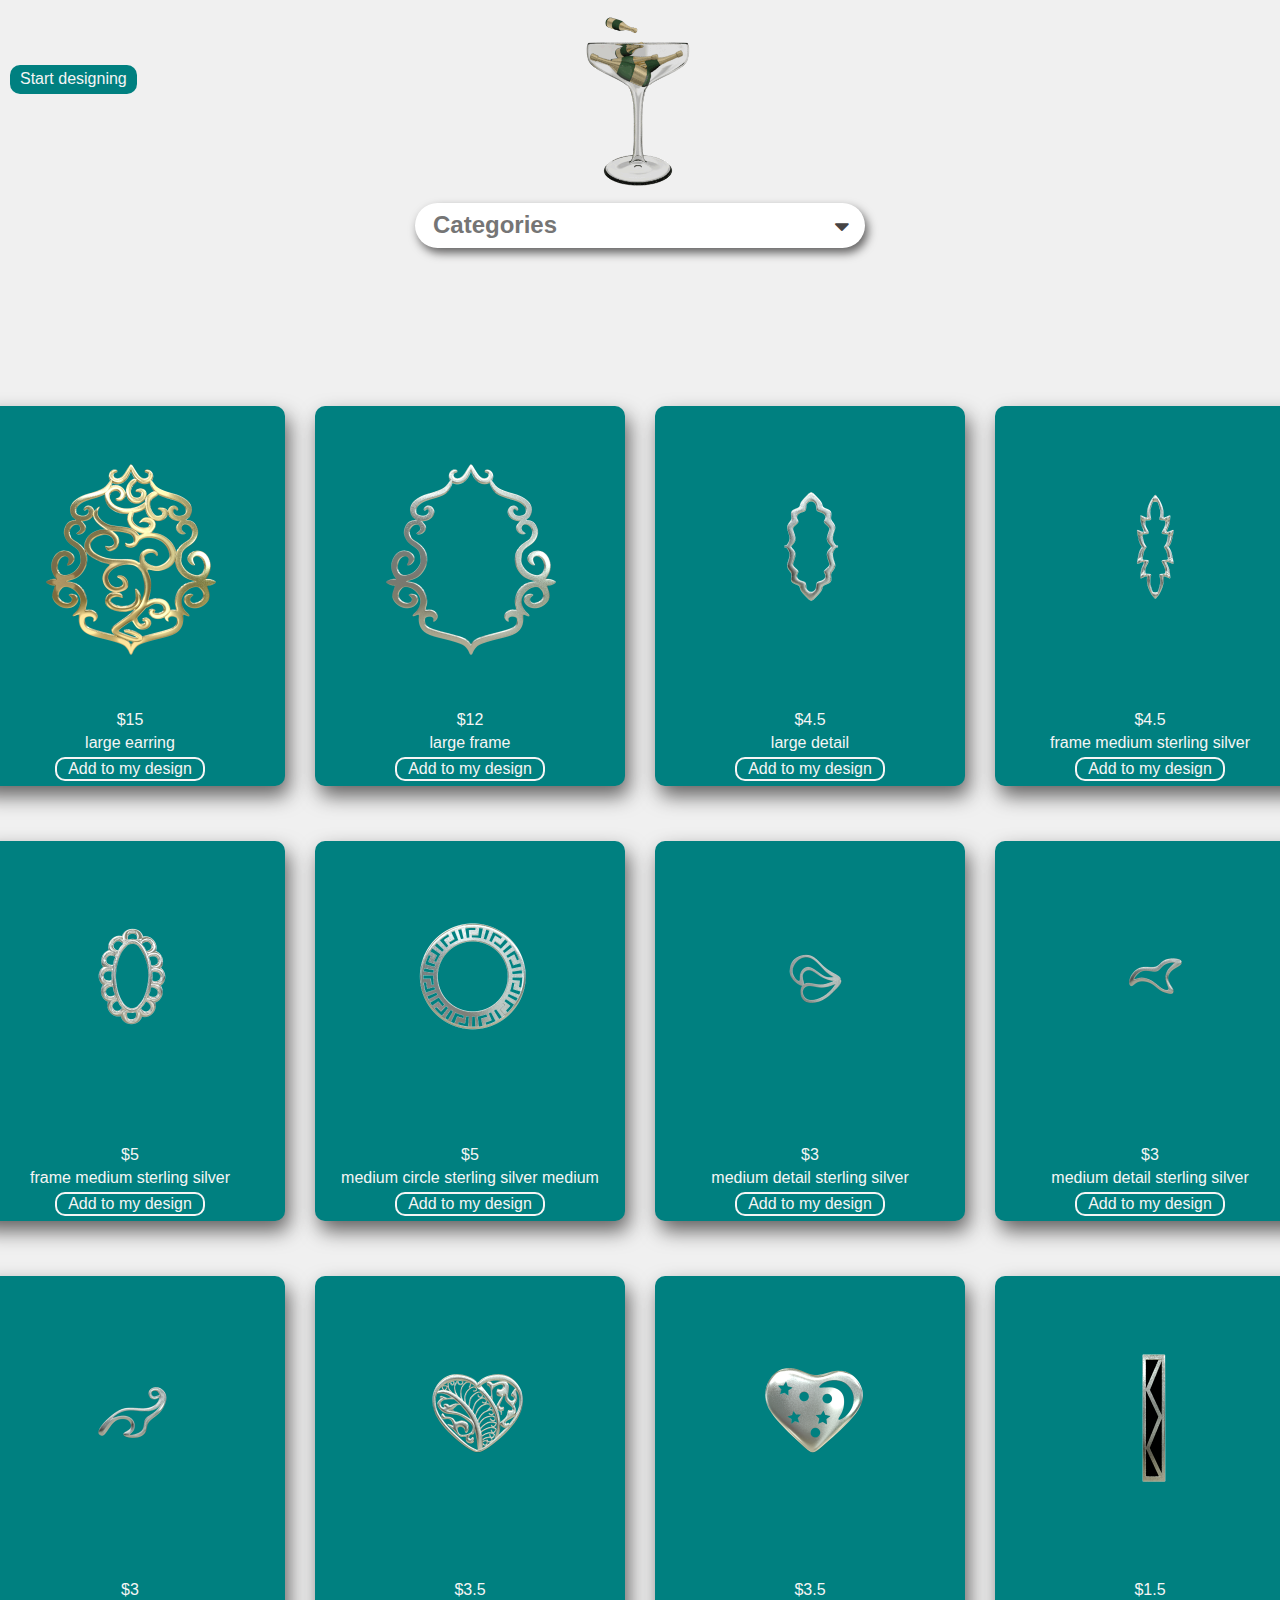
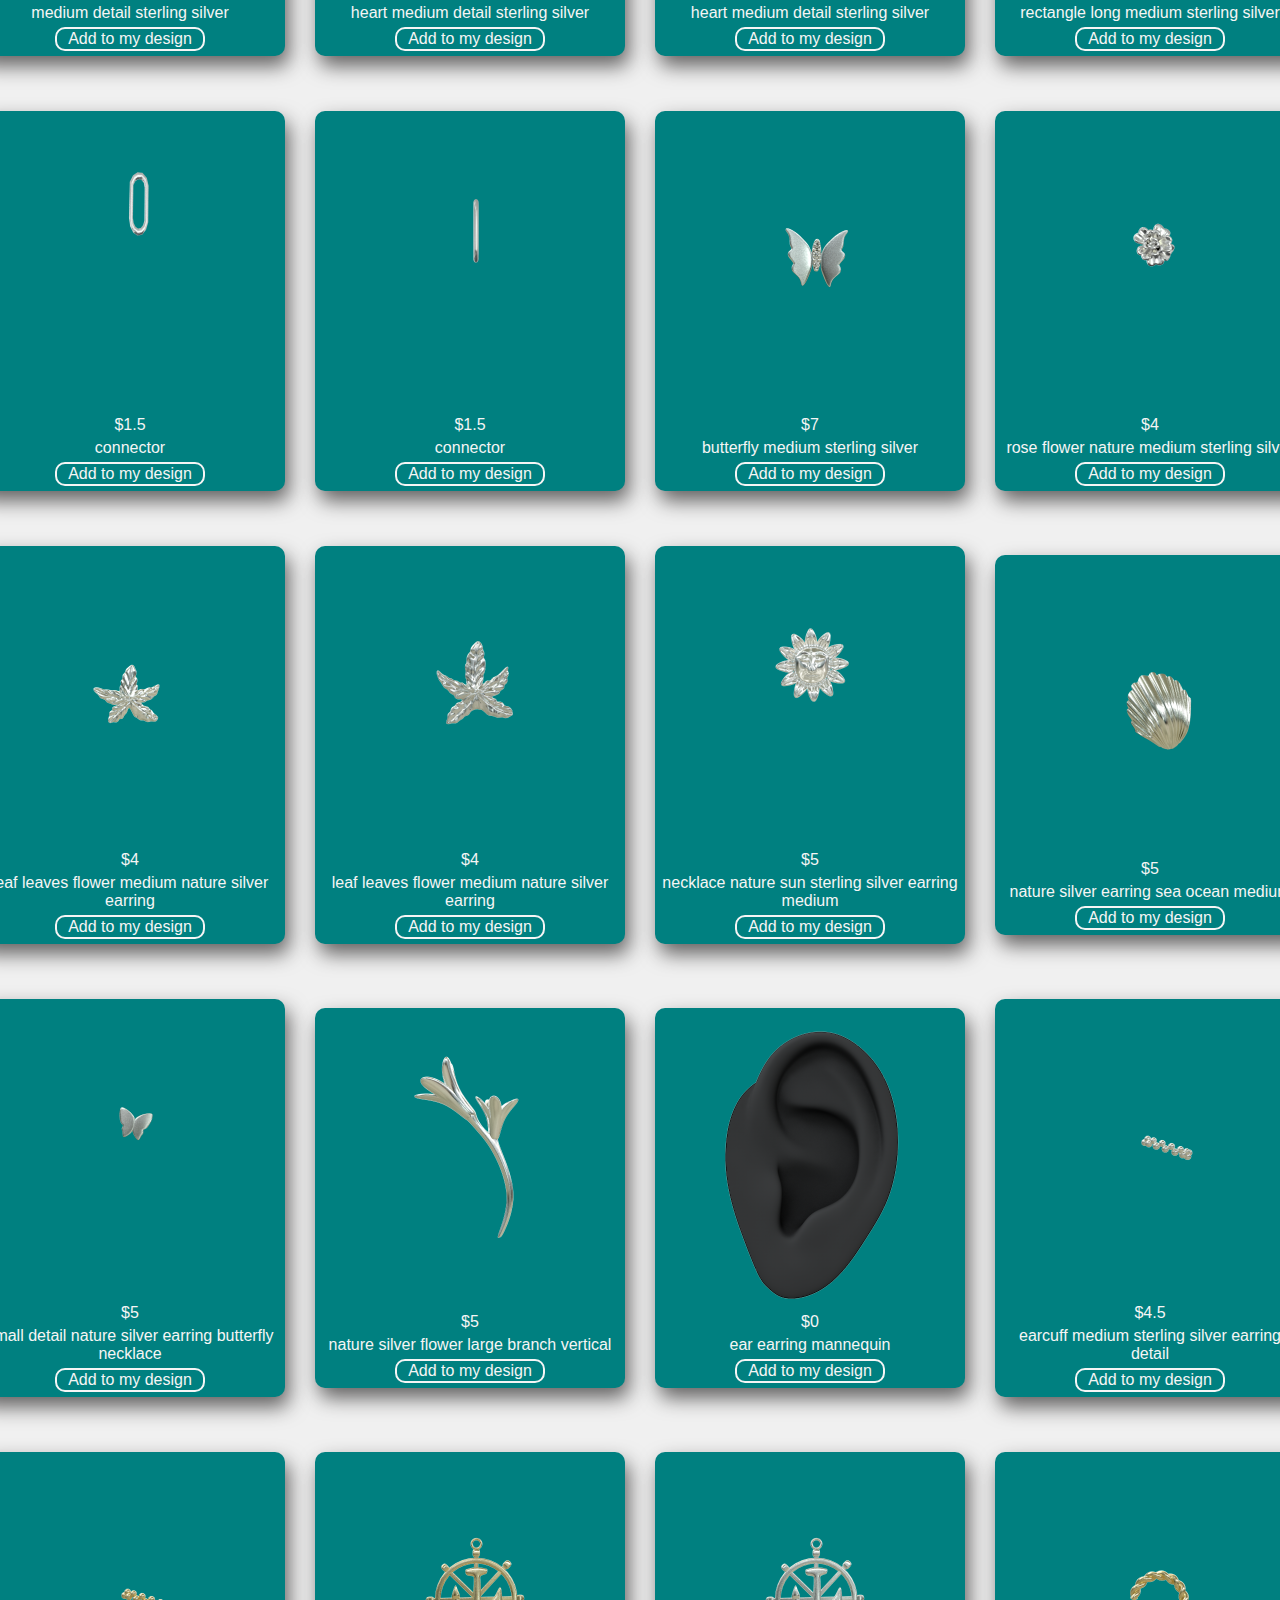
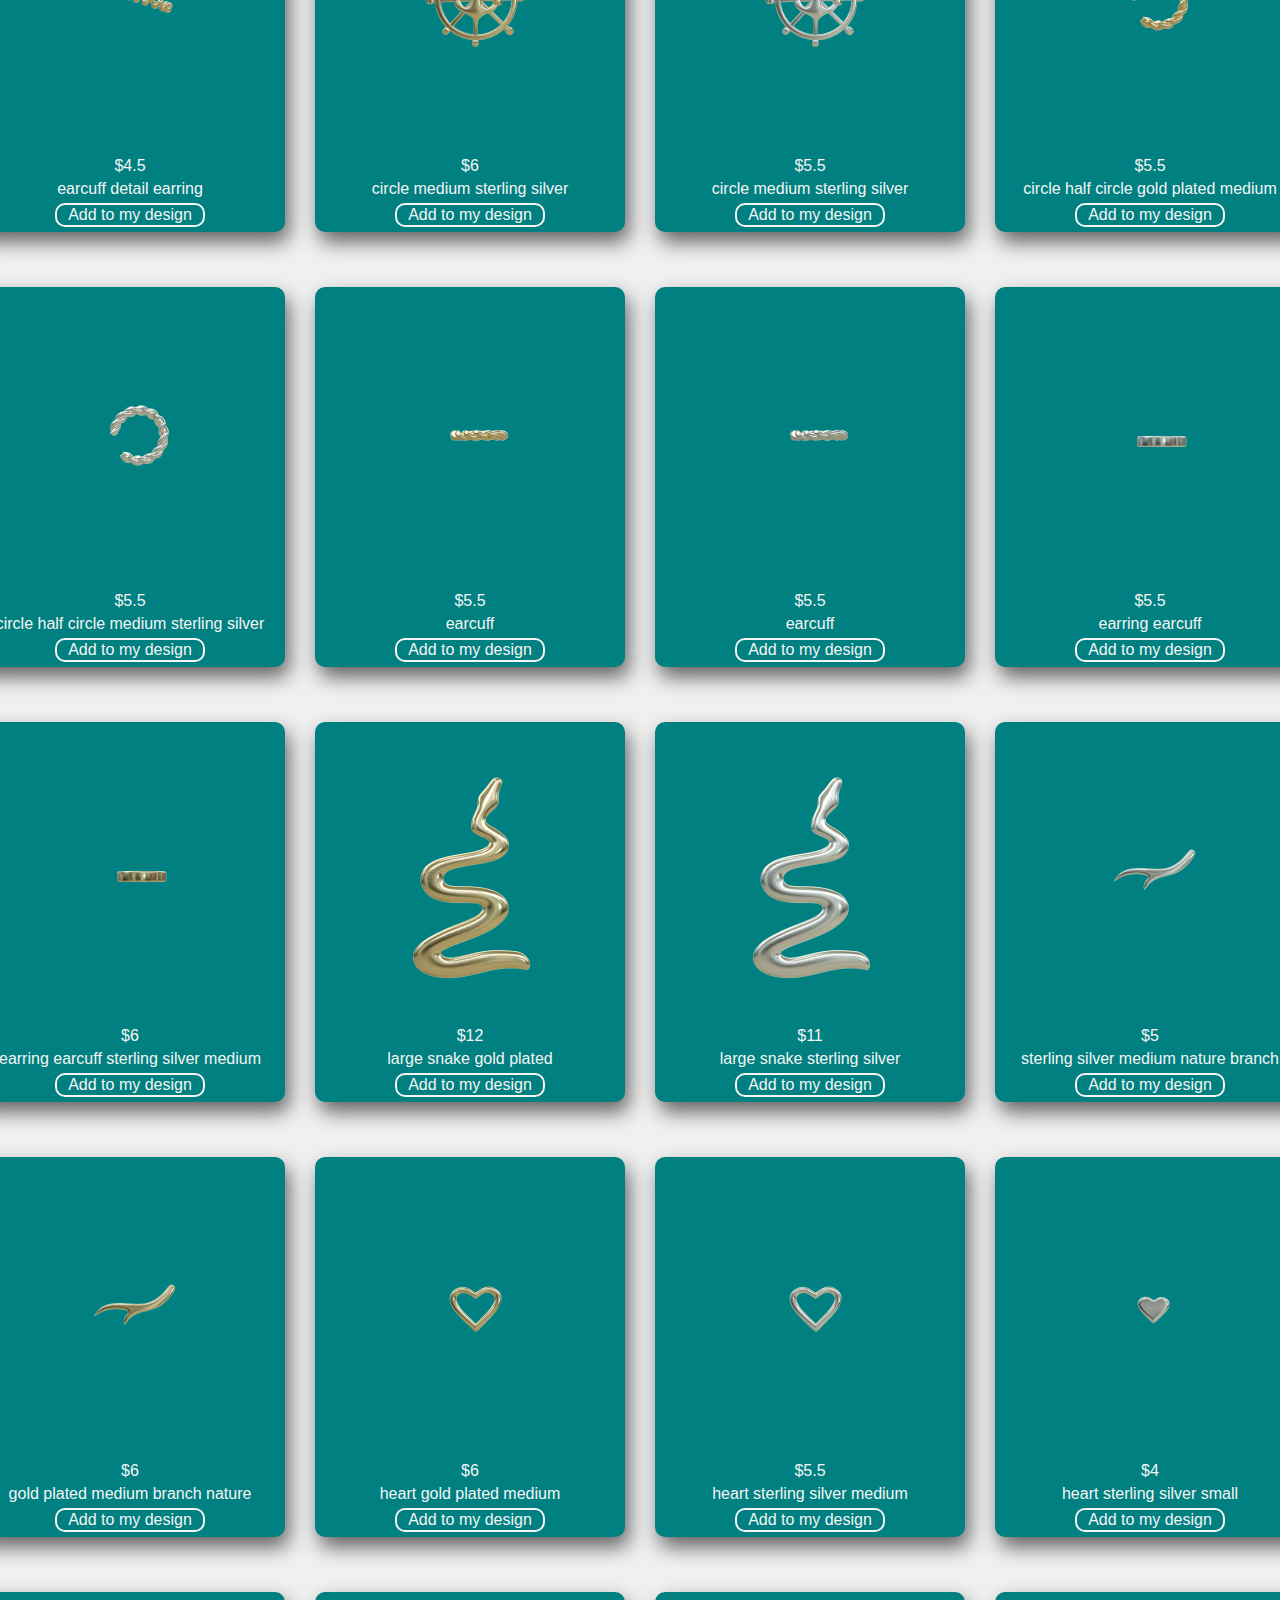
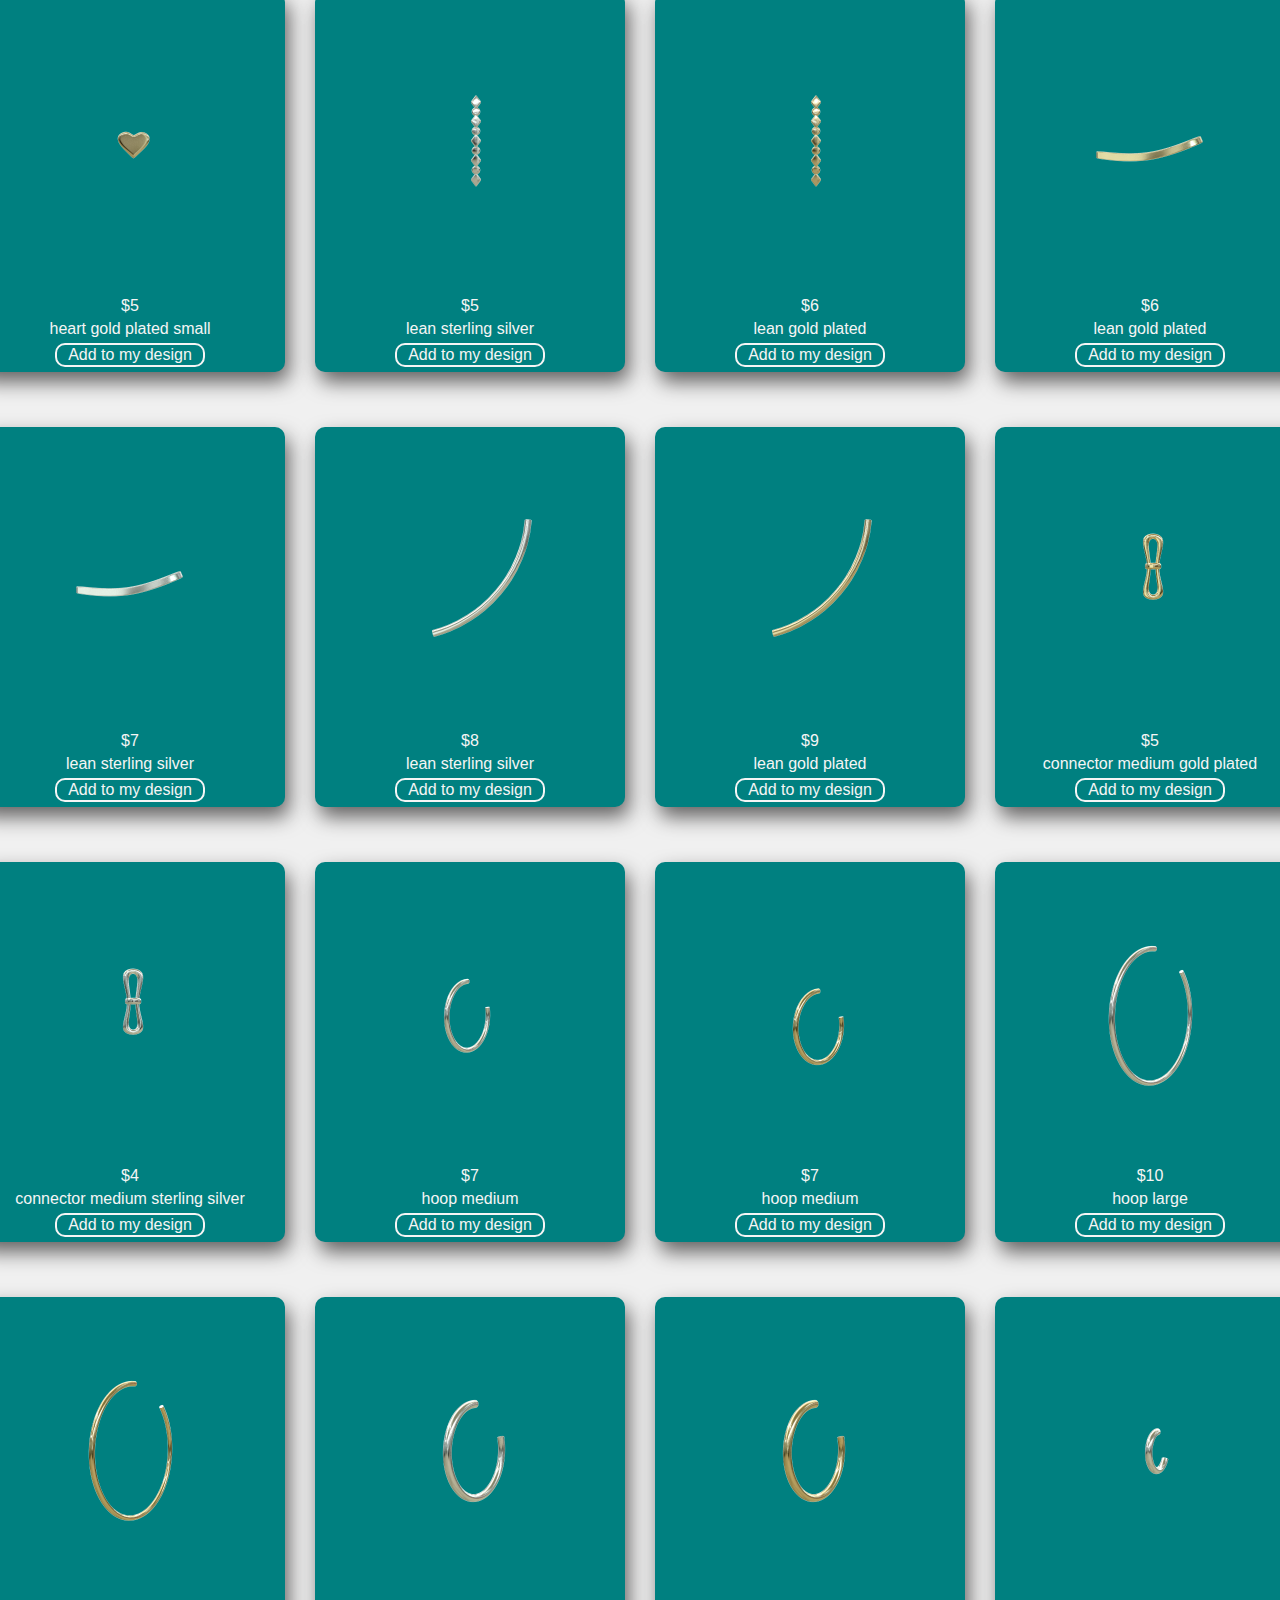
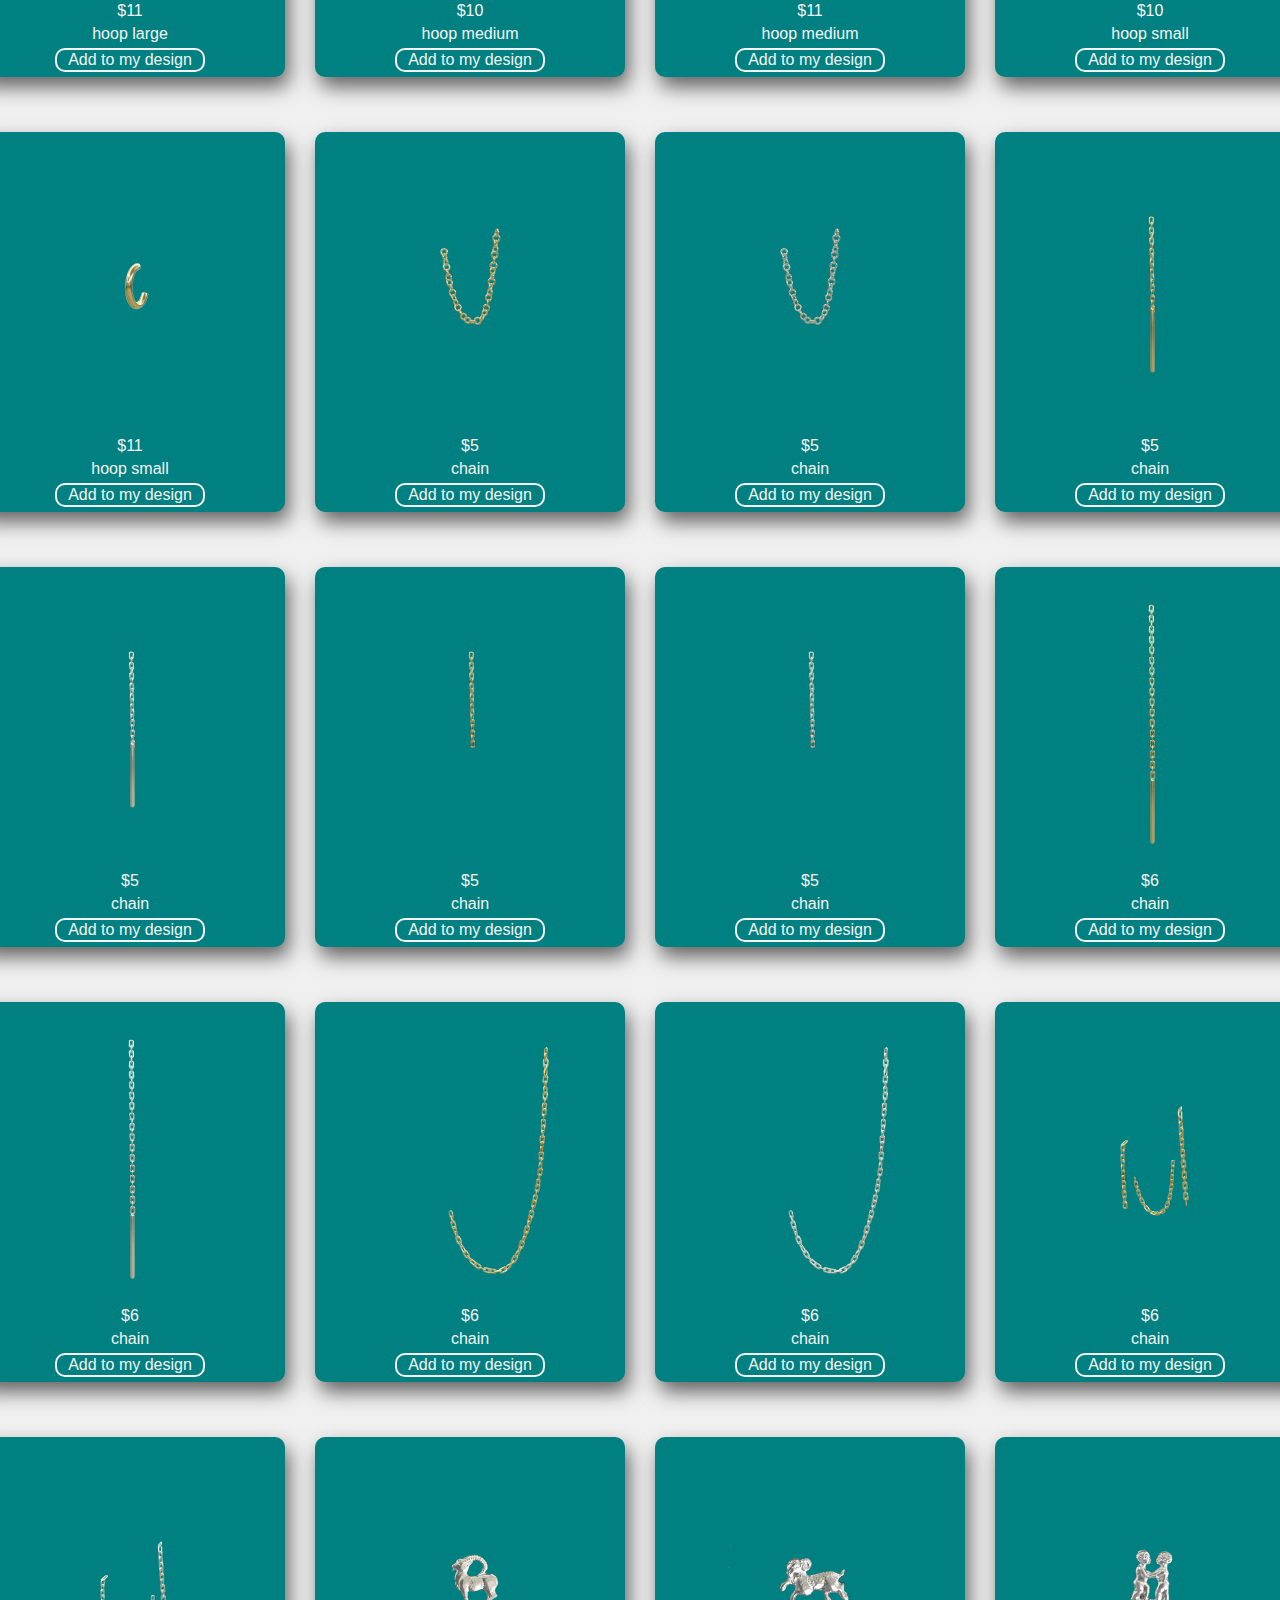
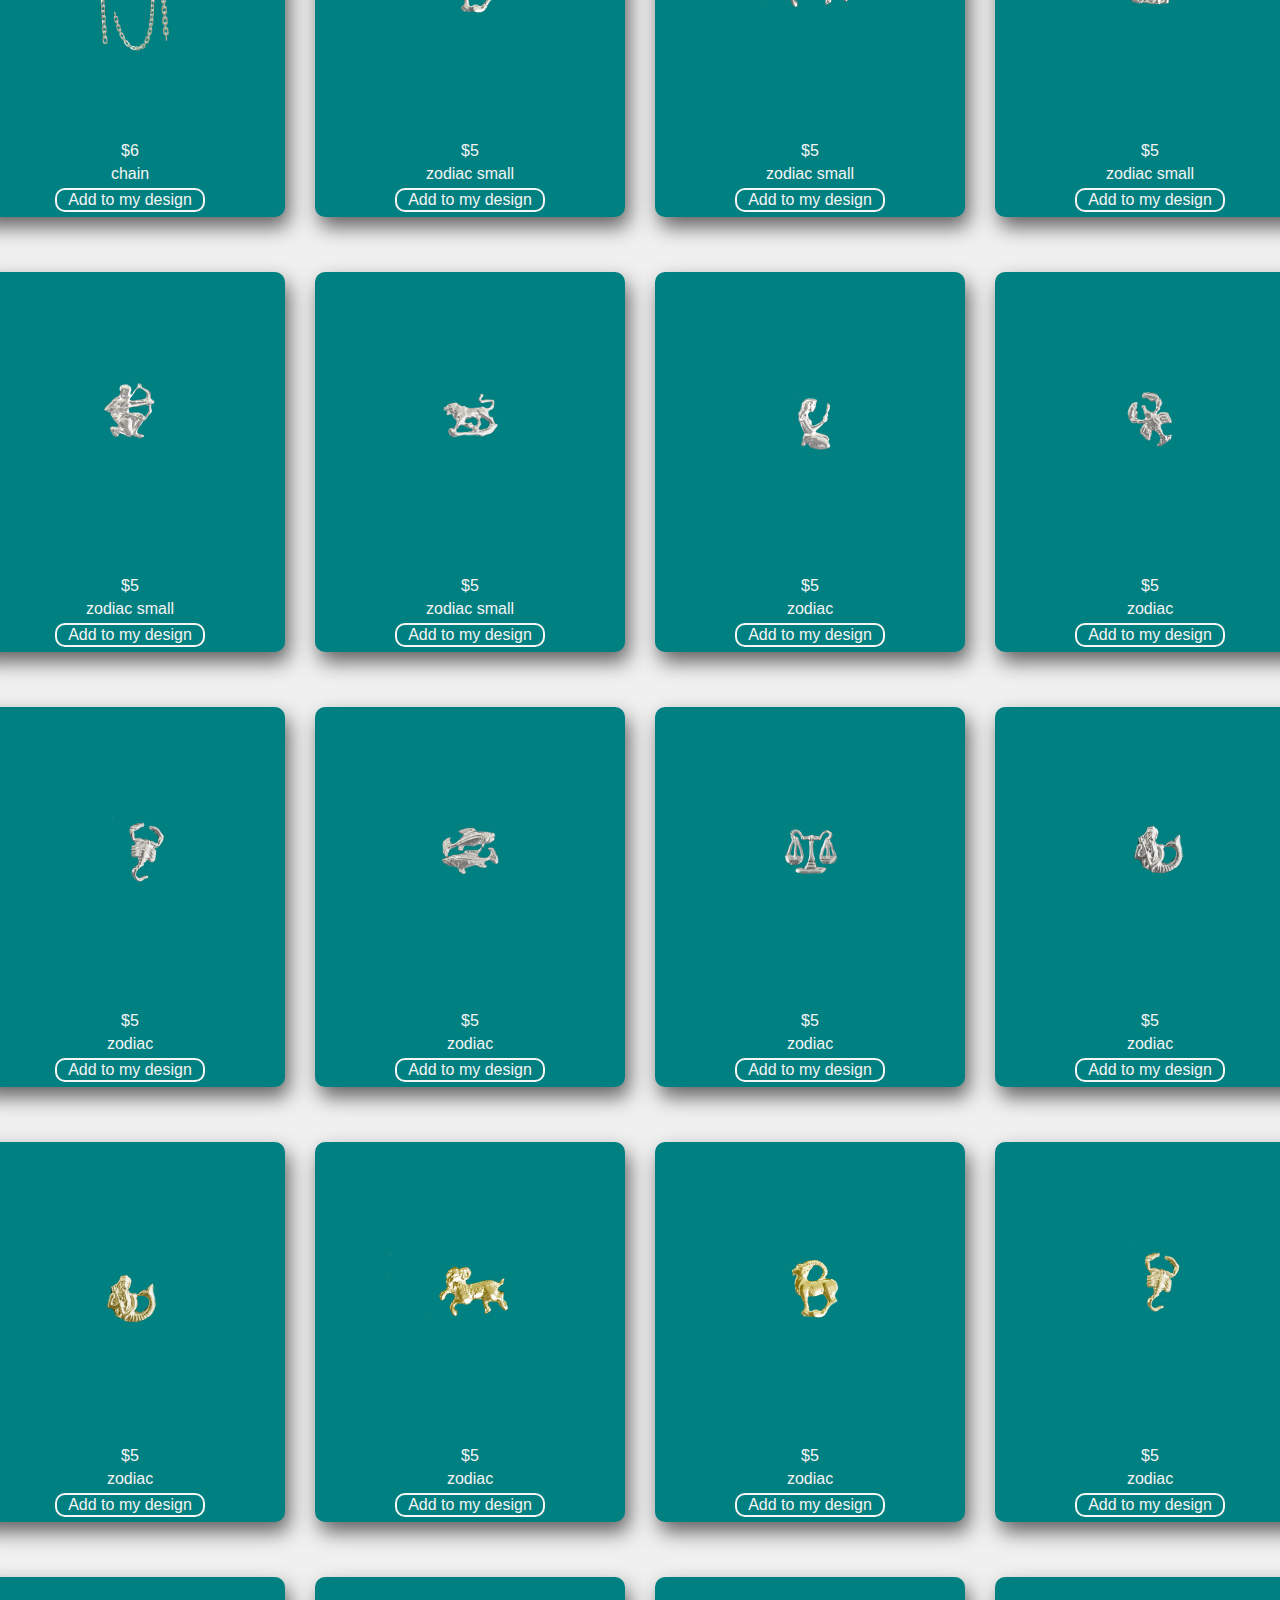
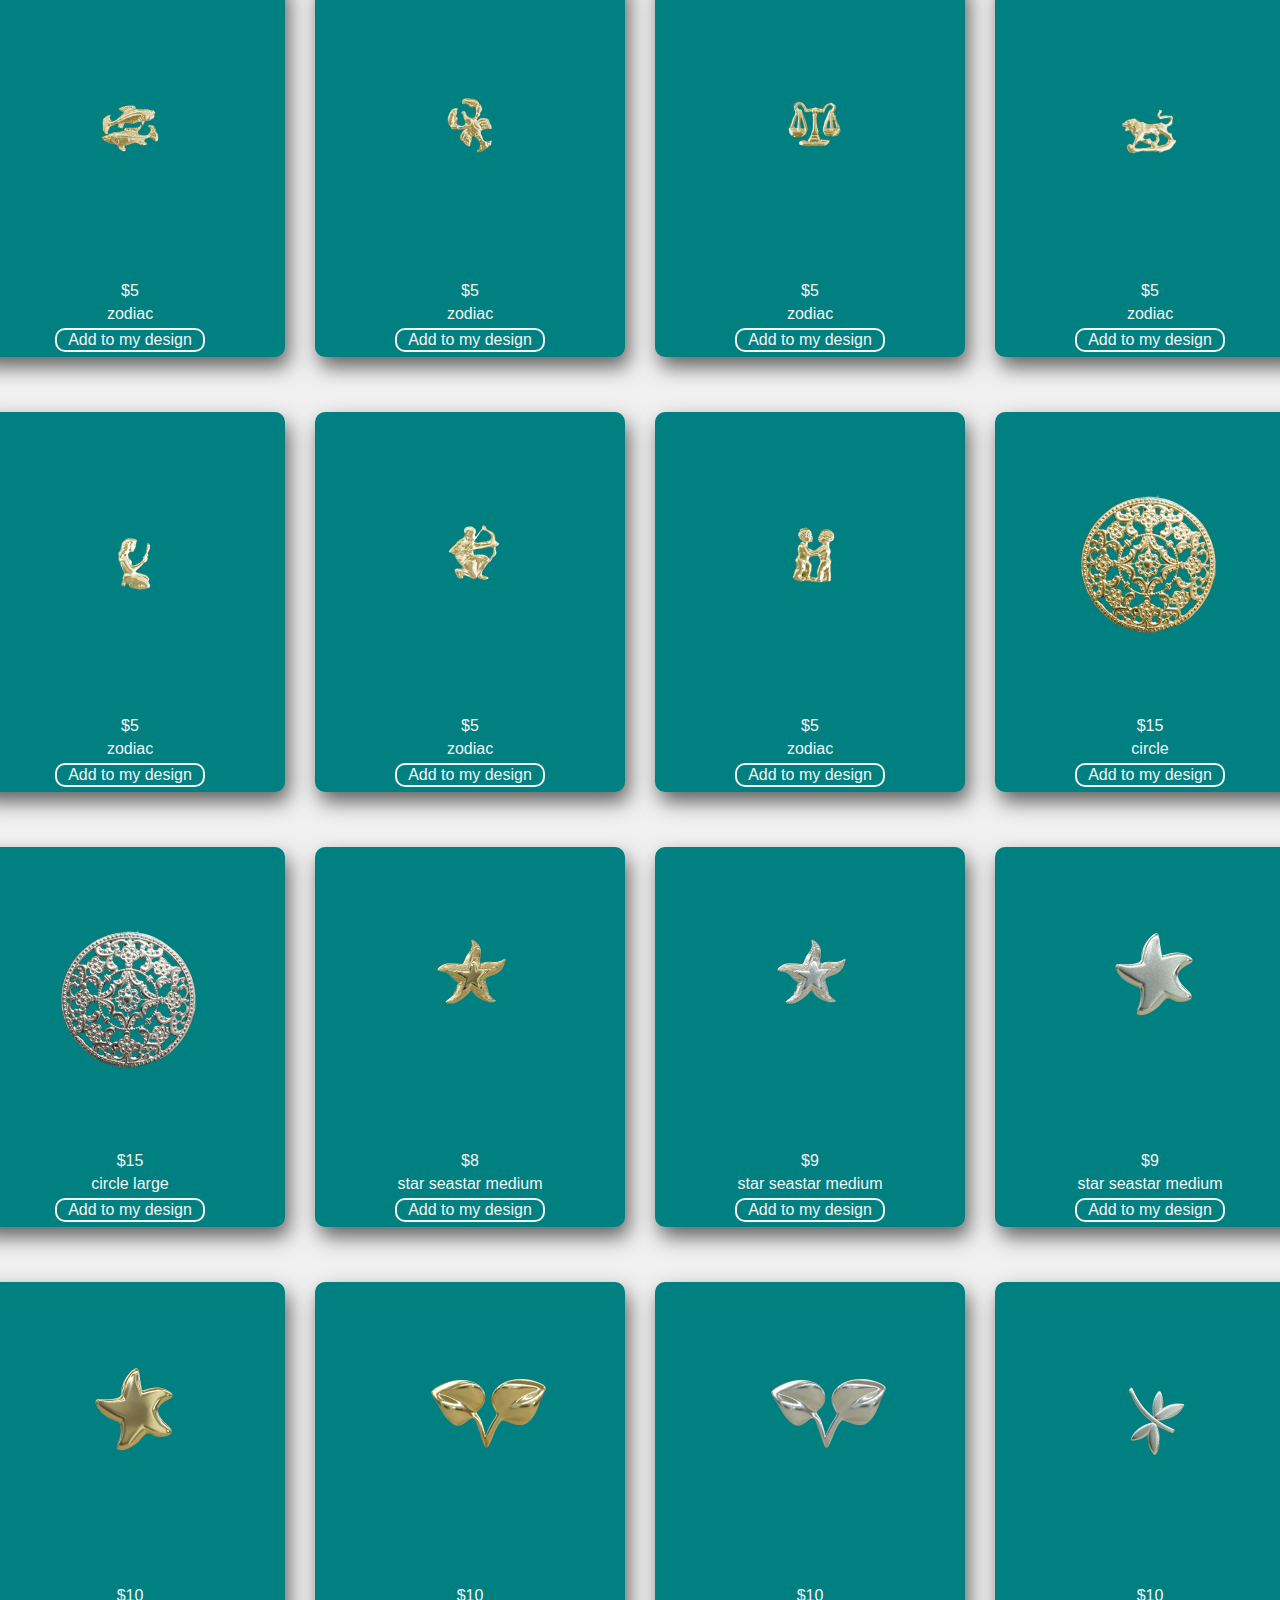
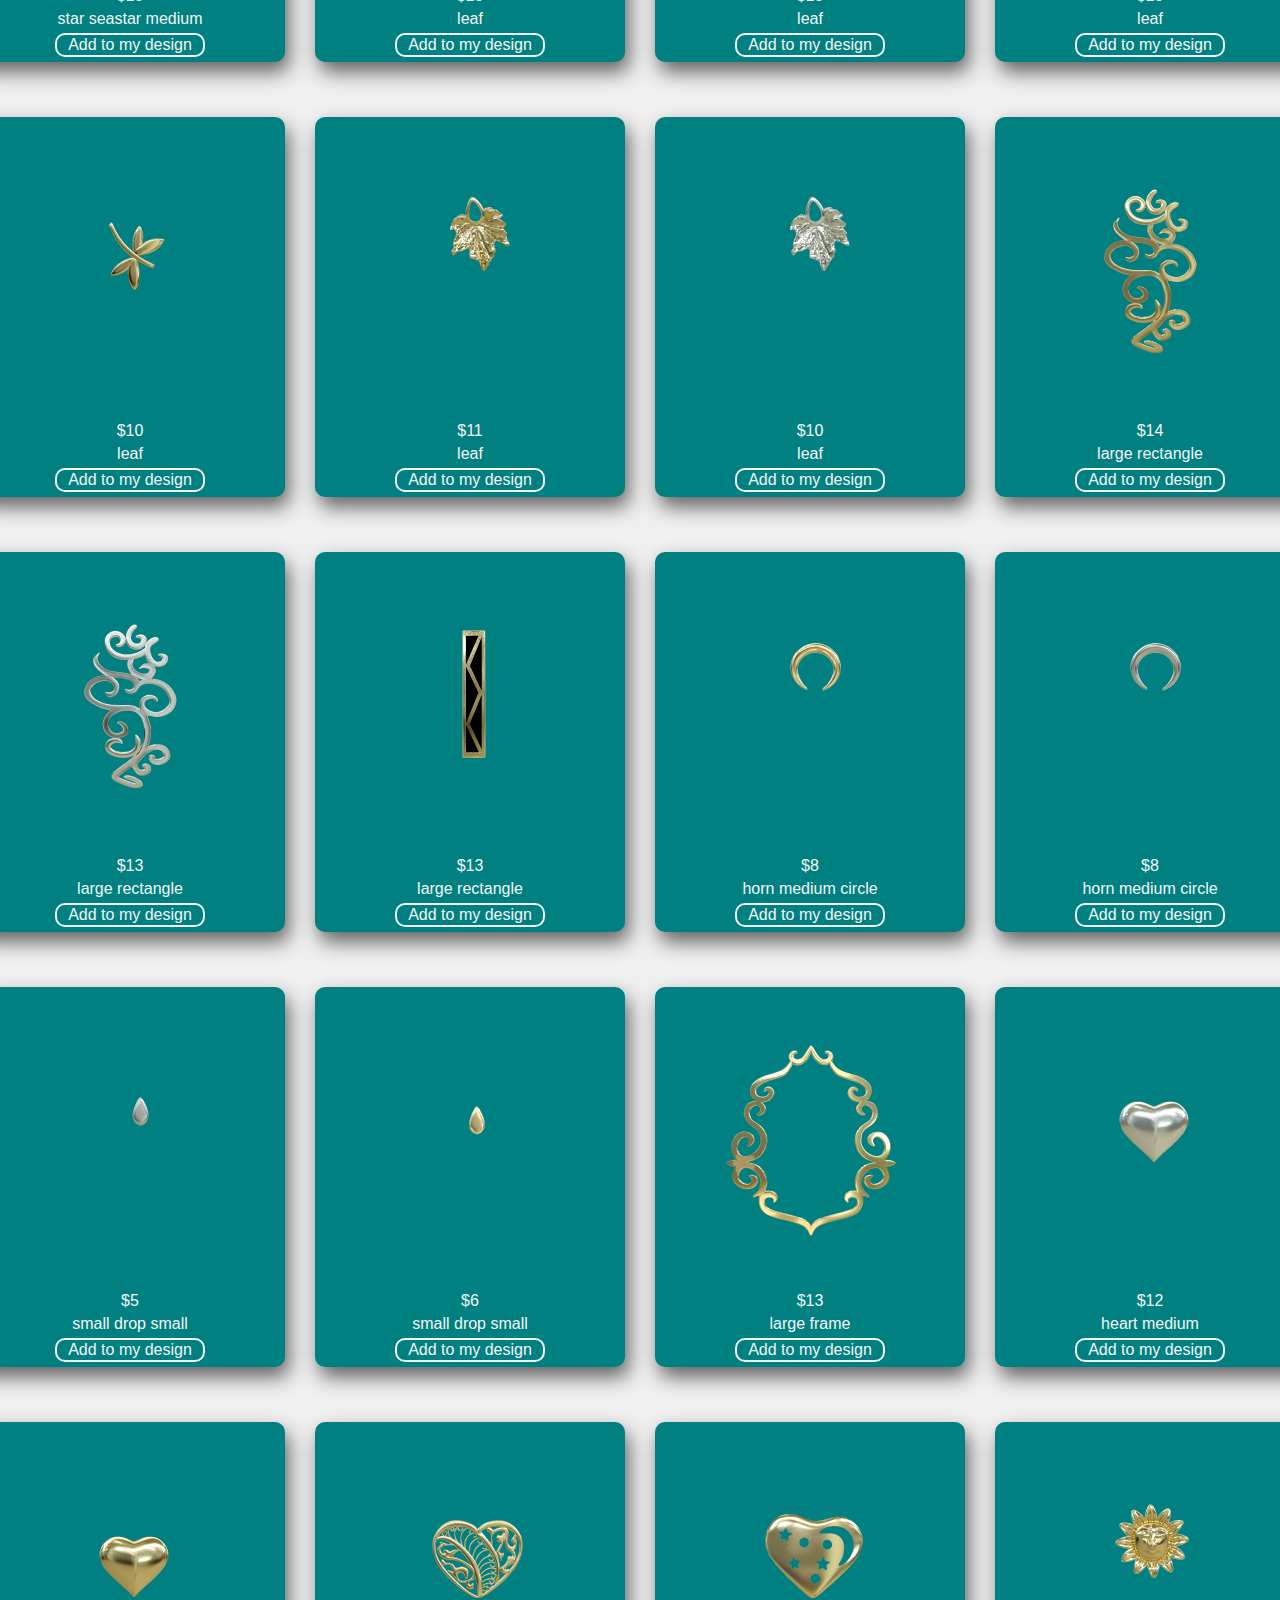
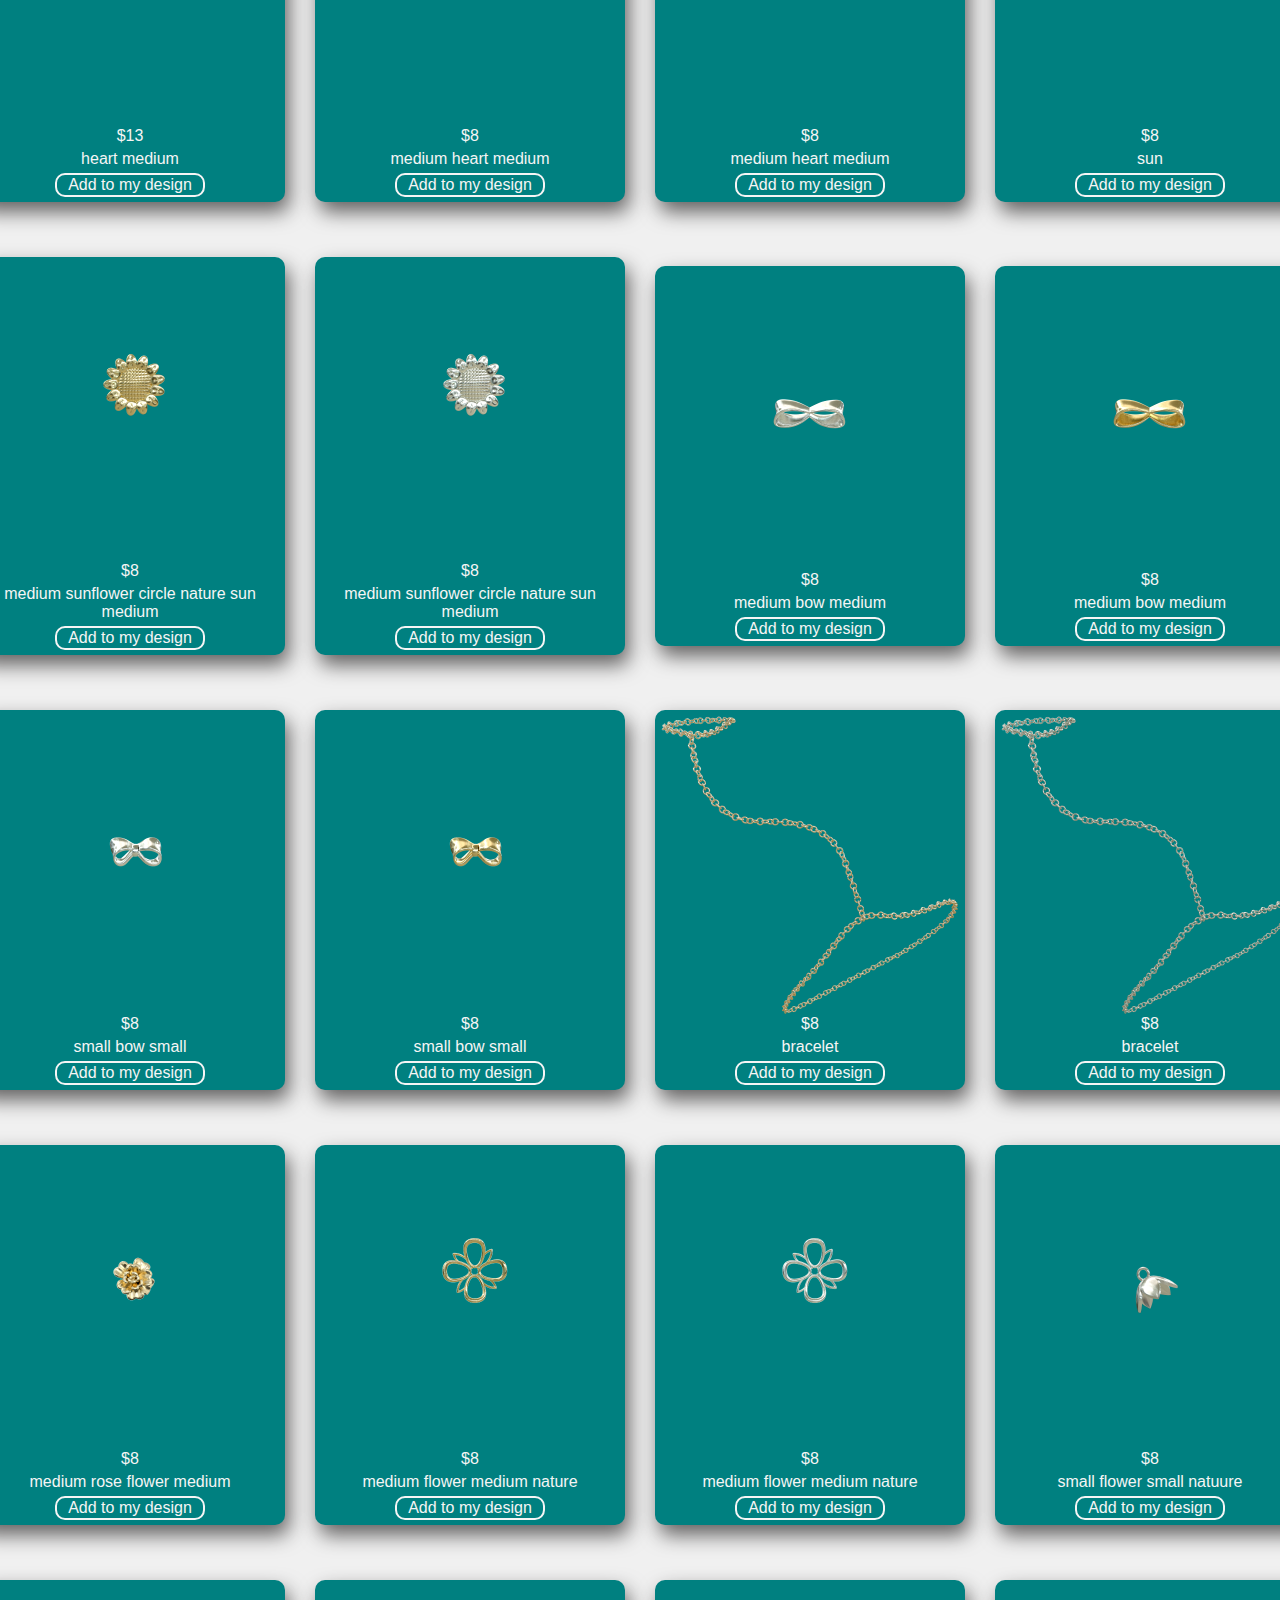
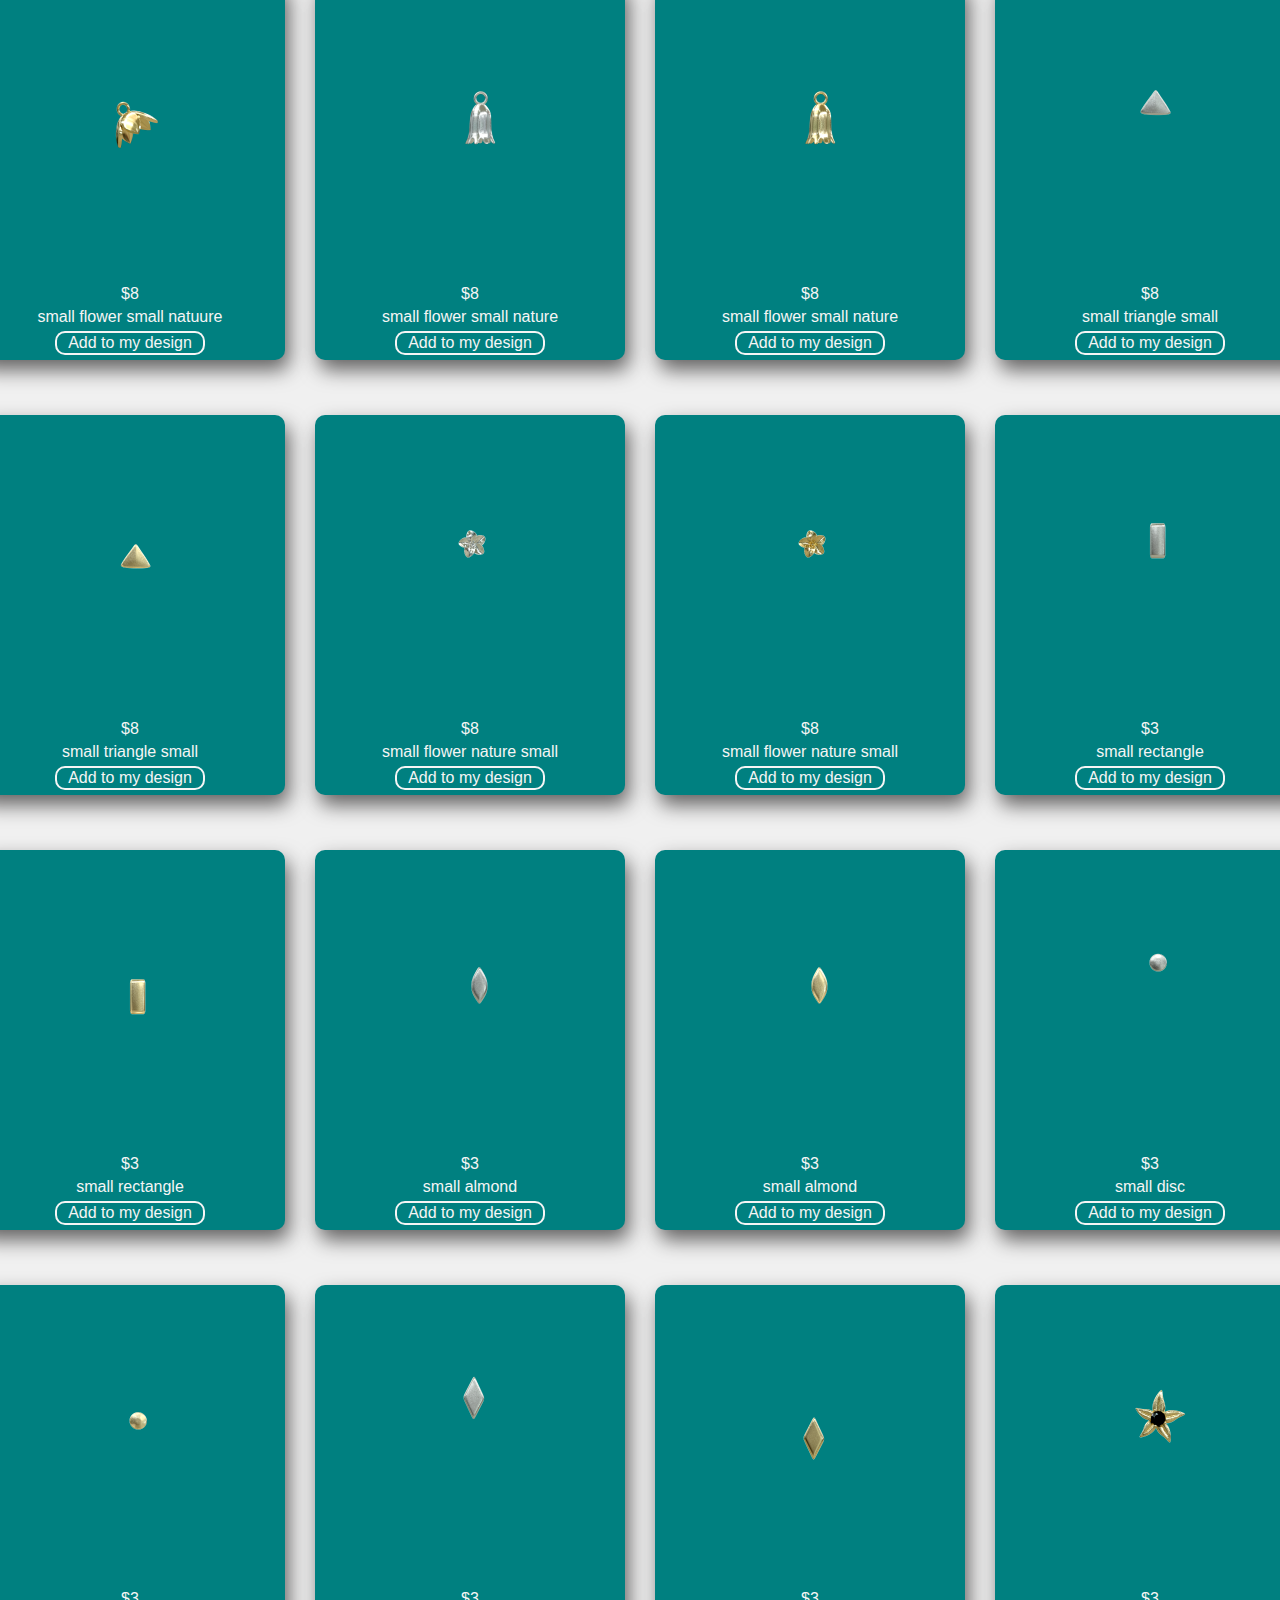
==== index.html @ 1ec11bf4 "up" ====
<!DOCTYPE html>
<html lang="en">

<head>
  <meta charset="UTF-8">
  <title>search</title>
  <meta name="viewport" content="width=device-width, initial-scale=1.0">

  <link rel="stylesheet" href="searchpage.css">
  <link rel="stylesheet" href="https://cdnjs.cloudflare.com/ajax/libs/font-awesome/4.7.0/css/font-awesome.min.css">

</head>


<body>


  <a href="newindex.html" class="calltodesign">Start designing</a>




  <div class="doodle">
    <img class="doodlegif" src="image/glass1.gif" alt="">
  </div>





  <div id="general1" data-button="minimal">
    <img src="" id="image" alt="">

  </div>




  <div class="searchwrapper">
    <div class="searchbar">
      <input type="text" id="search" placeholder="Categories">
      <div>
        <a href="#"><i class="fa fa-sort-desc" style="font-size:24px"></i></a>
      </div>

    </div>
  </div>


  <ul id="searchfilter">

    <li role="button">All</li>
    <li role="button">Mannequin</li>
    <li role="button">Small </li>
    <li role="button">Medium </li>
    <li role="button">Large </li>
    <li role="button">Chain</li>
    <li role="button">Connector</li>
    <li role="button">Circle</li>
    <li role="button">Flower</li>
    <li role="button">leaf</li>
    <li role="button">Zodiac</li>
    <li role="button">Necklace</li>
    <li role="button">Heart</li>
    <li role="button">Butterfly</li>
    <li role="button">Wire</li>

    <li role="button">Rings</li>

    <li role="button">Bracelet</li>

    <li role="button">Star</li>
    <li role="button">Bow</li>
    <li role="button">Earcuff</li>
    <li role="button">Lean</li>
    <li role="button">Hoop</li>
    <li role="button">Nature</li>



  </ul>









  <script src="jquery.js"></script>



  <script src="newjson.js"></script>




</body>

</html>
---- searchpage.css ----
body{
    margin: 0px;
    padding: 0px;
    box-sizing: border-box;
    background-color: #f0f0f0;
}

.fa {

    margin-top:-15px;
}

#general1{

    display: grid;
    grid-template-columns: repeat(2, auto);
   
    width:100%;
  justify-content: center;  
  align-items: center;
  grid-column-gap: 8px;
  grid-row-gap: 5px;
 position: absolute;
 /*height: 600px;*/
    top:305px;
    left: 0;
  
}

.hidden{

    display: none;
    transition: 0.8s;
}

.calltodesign{

    text-decoration: none;
    color: whitesmoke;
    font-size: 0.8rem;
    text-align: center;
    font-family: Arial, Helvetica, sans-serif ;
    background-color: teal;
    transition: 0.5s;
    padding: 5px 10px 6px 10px;
    border-radius: 10px;
    margin-top: 15px;
    margin-left: 10px;
    position: absolute;
    cursor: pointer;

}
.calltodesign:hover{
    box-shadow: 4px 5px 10px rgb(99, 98, 98);
  }


img{

    width:170px;
   /* transition: 1s;*/
   
}

.doodle{
width: 100%;
    display: flex;
    align-items: center;
    justify-content: center;
   margin-top: 50px;
   height: 15px;
}



.cell{

    display: flex;
    flex-direction: column;
    /* border: 1px solid white;*/
    width: 170px;
     
    box-shadow: 1px 5px 10px rgb(99, 98, 98);
    
    margin-top: 20px;
    transition: 0.7s;
    align-items: center;
    border-radius: 10px;
    padding: 5px;
    background-color: teal;

}

.cell:hover{

    
    box-shadow: none;
}

 .price{
margin-bottom: 5px;
margin-top: 0px;
    text-align: center;
    color: whitesmoke;
    font-family: 'Segoe UI', Tahoma, Geneva, Verdana, sans-serif;

}


 #search{

    width: 200px;
    font-size: 1.5rem;
    background-color:white;
   
    color:black;
    font-weight: bolder;
    font-family: 'Segoe UI', Tahoma, Geneva, Verdana, sans-serif;
    
  border: none;
    
    /*border-radius: 25px;
    border: 1px solid rgb(85, 85, 87);*/

  


}

#search:focus {
   
    outline: none;
}

.searchbar{
    align-items: center;
    justify-content: center;
    display: flex;
   background-color: white;
    /*justify-content: space-evenly;*/
    width: 250px;
    height: 45px;
    position: relative;
    border-radius: 25px;
    
    
   

    box-shadow: 3px 5px 10px rgb(99, 98, 98);
}

.searchwrapper{
    align-items: center;
    justify-content: center;
    display: flex;
   
    /*justify-content: space-evenly;*/
    width: 100%;
    height: 30px;
    position: absolute;
   
    
    background-color:transparent;
    top: 140px;

}

.fa{

    color: rgb(70, 68, 68);
}

.addtodesignBtn{
    background-color: transparent;
    border: 2px solid whitesmoke;
    border-radius: 10px;
   width: 150px;
    color: whitesmoke;
    font-size: 1rem;
    
    
    font-family: 'Segoe UI', Tahoma, Geneva, Verdana, sans-serif;

}


.addtodesignBtn:focus{

outline: none;
border: 2px solid rgb(16, 240, 128);

}

.addtodesignBtn:hover{

    opacity: 70%;
    
    }


    .keyword-wrapper{

        width: 100%;
        height: 30px;
        position: absolute;
        
        top: 255px;
        align-items: center;
        justify-content: center;
        display: flex;
        flex-direction: column;
       

    }

    .keywords{
        width: 350px;
        height: 40px;
        background-color:transparent;
        border: 1px solid black;
        border-radius: 5px;
        margin-top: 2px;
        margin-bottom: 10px;
        font-size: 1rem;
        text-align: center;
        align-items: center;
        justify-content: center;
        display: flex;
        padding: 0px 0px 4px 0px;
        font-family: 'Segoe UI', Tahoma, Geneva, Verdana, sans-serif;

    }

    .keywords-title{
        width: 300px;
        height: 40px;
        background-color:transparent;
        border: 1px solid black;
        border-radius: 5px;
        margin-top: 2px;
        margin-bottom: 10px;
        font-size: 1rem;
        text-align: center;
        align-items: center;
        justify-content: center;
        display: flex;
        padding: 0px 0px 4px 0px;
        font-family: 'Segoe UI', Tahoma, Geneva, Verdana, sans-serif;
        font-weight: bolder;

    }


    #searchfilter{
        align-items: center;
        justify-content: center;
        display: grid;
        grid-template-columns:repeat(1,auto);
       
        /*justify-content: space-evenly;*/
        width: 100%;
        height: 140px;
        position: relative;
        list-style:none;
        text-align: center;
        overflow-y: scroll;
        background-color:transparent;
        top: 60px;
        padding-left: 0px;
        
        transition: 0.6s;
        margin-top: 50px;


    }
   
    li{

        
        background-color:transparent;
        border-bottom: 1px solid black;
        font-size: 1.5rem;
        text-align: center;
        cursor: pointer;
        margin-top: 10px;
        width: 100%;
        
    }


    @media only screen and (min-width: 768px){
        #general1{

            display: grid;
            grid-template-columns: repeat(3, auto);
           
            width:100%;
          justify-content: center;  
          align-items: center;
          grid-column-gap: 20px;
          grid-row-gap: 5px;
         position: absolute;
         /*height: 600px;*/
            top:305px;
            left: 0;
          overflow-y: auto;
        }

        img{

            width:210px;
           /* transition: 1s;*/
           
        }
        
        .calltodesign{

   font-size: 1.5rem;

        }
        
        
        .cell{
        
            display: flex;
            flex-direction: column;
            /* border: 1px solid white;*/
            width: 210px;
             
            box-shadow: 4px 5px 10px rgb(99, 98, 98);
            
            margin-top: 20px;
            margin-bottom: 20px;
            transition: 0.7s;
            align-items: center;
            border-radius: 10px;
            padding: 5px;
            background-color: teal;
        
        }
        #search{

            width: 300px;
            font-size: 1.5rem;
            background-color:white;
           
            color:black;
            font-weight: bolder;
            font-family: 'Segoe UI', Tahoma, Geneva, Verdana, sans-serif;
            
          border: none;
            
            /*border-radius: 25px;
            border: 1px solid rgb(85, 85, 87);*/
        
          
        
        
        }
        
        #search:focus {
           
            outline: none;
        }
        
        .searchbar{
            align-items: center;
            justify-content: center;
            display: flex;
           background-color: white;
            /*justify-content: space-evenly;*/
            width: 350px;
            height: 45px;
            position: relative;
            border-radius: 25px;
            
            
           
        
            box-shadow: 3px 5px 10px rgb(99, 98, 98);
        }
        
        .searchwrapper{
            align-items: center;
            justify-content: center;
            display: flex;
           
            /*justify-content: space-evenly;*/
            width: 100%;
            height: 30px;
            position: absolute;
           
            
            background-color:transparent;
            top: 140px;
        
        }


        .keyword-wrapper{

            width: 100%;
            height: 30px;
            position: absolute;
            
            top: 255px;
            align-items: center;
            justify-content: center;
            display: flex;
            flex-direction: column;
           

        }

        .keywords{
            width: 550px;
            height: 40px;
            background-color:transparent;
            border: 1px solid black;
            border-radius: 5px;
            margin-top: 2px;
            margin-bottom: 10px;
            font-size: 1rem;
            text-align: center;
            align-items: center;
            justify-content: center;
            display: flex;
            padding: 0px 0px 4px 0px;
            font-family: 'Segoe UI', Tahoma, Geneva, Verdana, sans-serif;

        }

        .keywords-title{
            width: 350px;
            height: 40px;
            background-color:transparent;
            border: 1px solid black;
            border-radius: 5px;
            margin-top: 2px;
            margin-bottom: 10px;
            font-size: 1rem;
            text-align: center;
            align-items: center;
            justify-content: center;
            display: flex;
            padding: 0px 0px 4px 0px;
            font-family: 'Segoe UI', Tahoma, Geneva, Verdana, sans-serif;

        }

        #searchfilter{
            align-items: center;
            justify-content: center;
            display: grid;
            grid-template-columns:repeat(1,auto);
           
            /*justify-content: space-evenly;*/
            width: 100%;
            height: 140px;
            position: relative;
            list-style:none;
            text-align: center;
            overflow-y: scroll;
            background-color:transparent;
            top: 60px;
            padding-left: 0px;
            
            transition: 1s;
            margin-top: 50px;
    
    
        }
       
        li{
    
            
            background-color:transparent;
            border-bottom: 1px solid black;
            font-size: 1.5rem;
            text-align: center;
            cursor: pointer;
            margin-top: 10px;
            width: 100%;
            
        }
    




    }




    @media only screen and (min-width: 1024px){

        #general1{
          
            display: grid;
                grid-template-columns: repeat(4, auto);
               
                width:100%;
              justify-content: center;  
              align-items: center;
              grid-column-gap: 30px;
              grid-row-gap: 15px;
             position: absolute;
             /*height: 600px;*/
                top:386px;
                left: 0;
              
            }


            .keyword-wrapper{

                width: 100%;
                height: 30px;
                position: absolute;
                
                top: 315px;
                align-items: center;
                justify-content: center;
                display: flex;
                flex-direction: column;
               

            }
 
            .keywords{
                width: 550px;
                height: 40px;
                background-color:transparent;
                border: 1px solid black;
                border-radius: 5px;
                margin-top: 2px;
                margin-bottom: 10px;
                font-size: 1rem;
                text-align: center;
                align-items: center;
                justify-content: center;
                display: flex;
                padding: 0px 0px 4px 0px;
                font-family: 'Segoe UI', Tahoma, Geneva, Verdana, sans-serif;

            }

            .keywords-title{
                width: 350px;
                height: 40px;
                background-color:transparent;
                border: 1px solid black;
                border-radius: 5px;
                margin-top: 2px;
                margin-bottom: 10px;
                font-size: 1rem;
                text-align: center;
                align-items: center;
                justify-content: center;
                display: flex;
                padding: 0px 0px 4px 0px;
                font-family: 'Segoe UI', Tahoma, Geneva, Verdana, sans-serif;

            }
            
            img{
            
                width:300px;
                /*transition: 1s;*/
               text-align: center;
               
            }

           
            
            .calltodesign{

                font-size: 1rem;
             
                     }

            .doodle{
            
                display: flex;
                align-items: center;
                justify-content: center;
               margin-top: 50px;
            }
            
            
            
            .cell{
            
                display: flex;
                flex-direction: column;
                /* border: 1px solid white;*/
                width: 300px;
                margin-top: 20px;
                box-shadow: 4px 10px 20px rgb(99, 98, 98);
               margin-bottom: 20px;
                transition: 0.3s;
                align-items: center;
                border-radius: 10px;
                padding: 5px;
                background-color: teal;
            
            }
            
            .cell:hover{
                margin-top: -9px;
                
                box-shadow: 8px 10px 20px rgb(99, 98, 98);    
                


                      }
            
            
            button{
            
            
               
                width: 150px;
                
            
            }
            
             #search{
            
                width: 400px;
                font-size: 1.5rem;
                background-color:white;
               
                color:black;
                font-weight: bolder;
                font-family: 'Segoe UI', Tahoma, Geneva, Verdana, sans-serif;
                
              border: none;
                
                /*border-radius: 25px;
                border: 1px solid rgb(85, 85, 87);*/
            
              
            
            
            }
            
            #search:focus {
               
                outline: none;
            }
            
            .searchbar{
                align-items: center;
                justify-content: center;
                display: flex;
               background-color: white;
                /*justify-content: space-evenly;*/
                width: 450px;
                height: 45px;
                position: relative;
                border-radius: 25px;
                
                
               
            
                box-shadow: 3px 5px 10px rgb(99, 98, 98);
            }
            
            .searchwrapper{
                align-items: center;
                justify-content: center;
                display: flex;
               
                /*justify-content: space-evenly;*/
                width: 100%;
                height: 30px;
                position: absolute;
               
                
                background-color:transparent;
                top: 210px;
            
            }
            
            .fa{
            
                color: rgb(70, 68, 68);
            }
            
            
            
            #searchfilter{
                align-items: center;
                justify-content: center;
                display: grid;
                grid-template-columns:repeat(1,auto);
               
                /*justify-content: space-evenly;*/
                width: 100%;
                height: 140px;
                position: relative;
                list-style:none;
                text-align: center;
                overflow-y: scroll;
                background-color:transparent;
                top: 140px;
                padding-left: 0px;
                
                transition: 1s;
                margin-top: 50px;


            }
           
            li{

                
                background-color:transparent;
                border-bottom: 1px solid black;
                font-size: 1.5rem;
                text-align: center;
                cursor: pointer;
                margin-top: 10px;
                width: 100%;
                
            }
            


    }
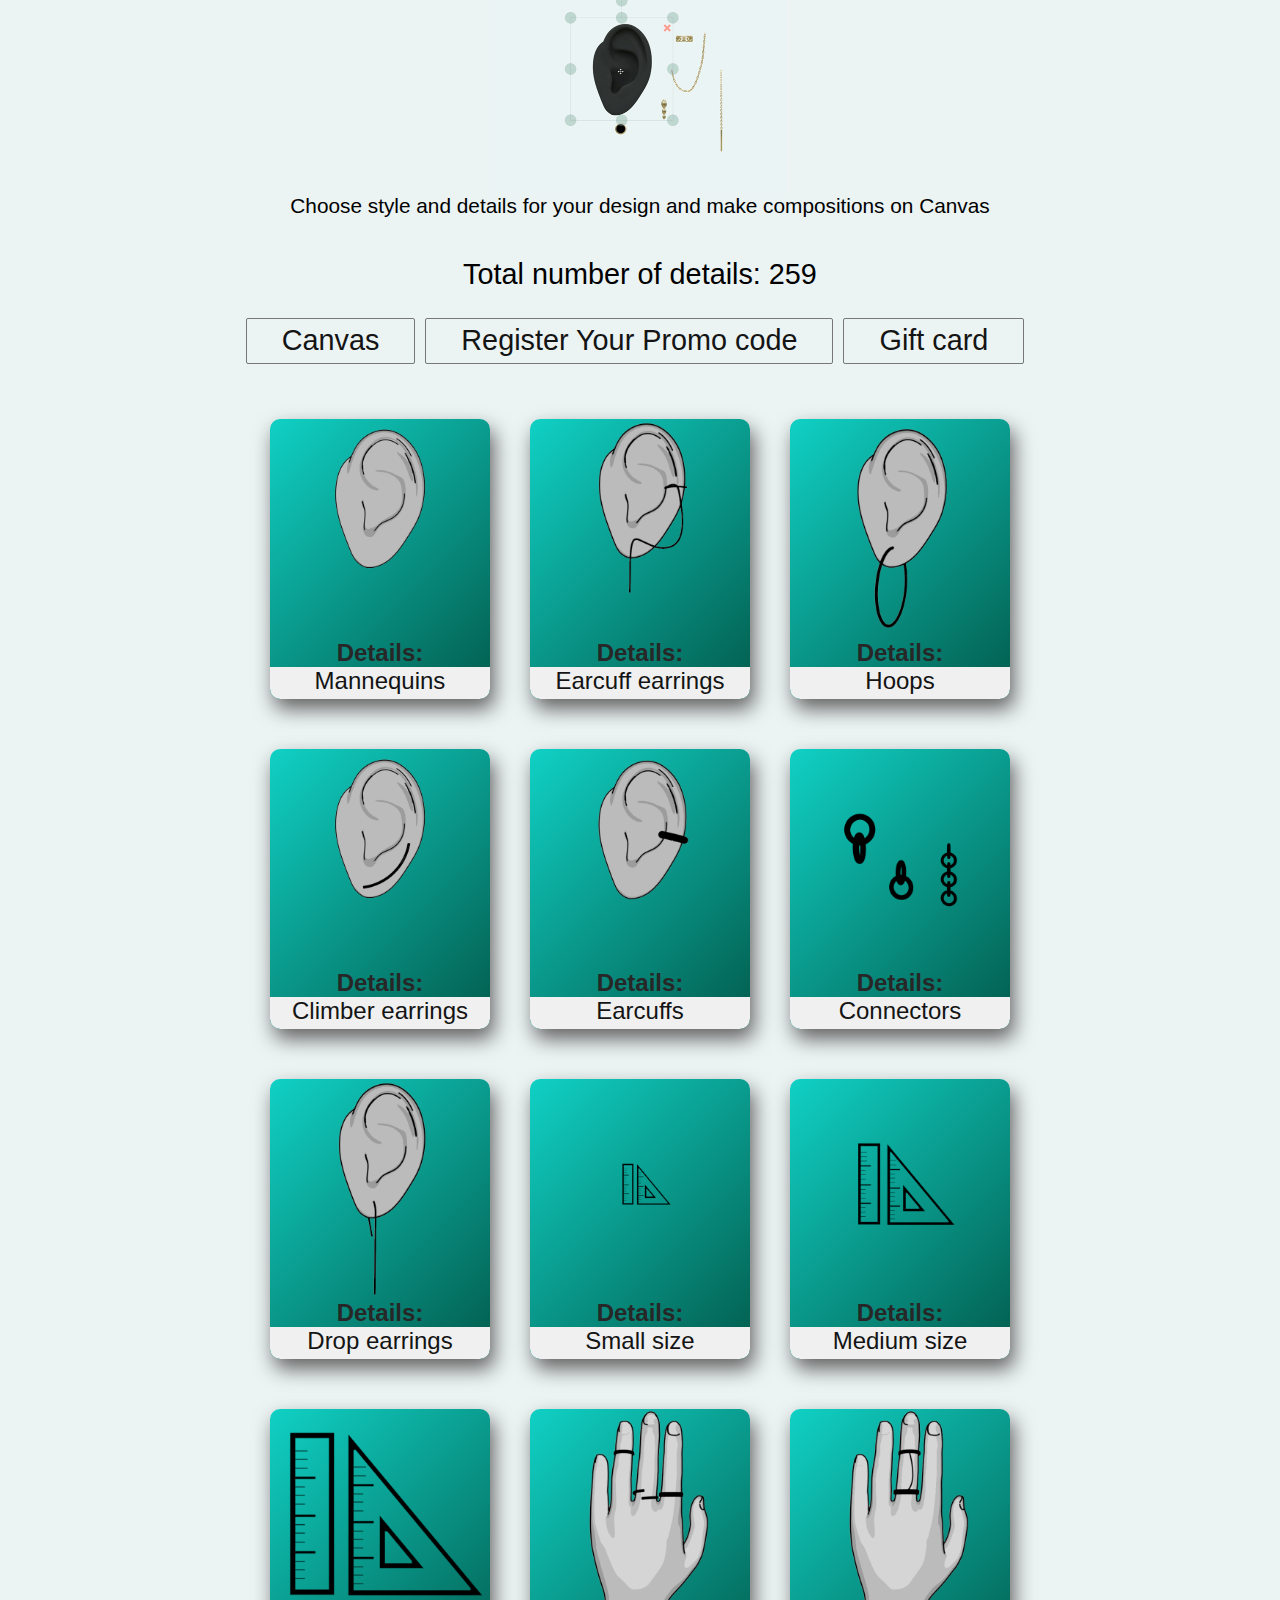
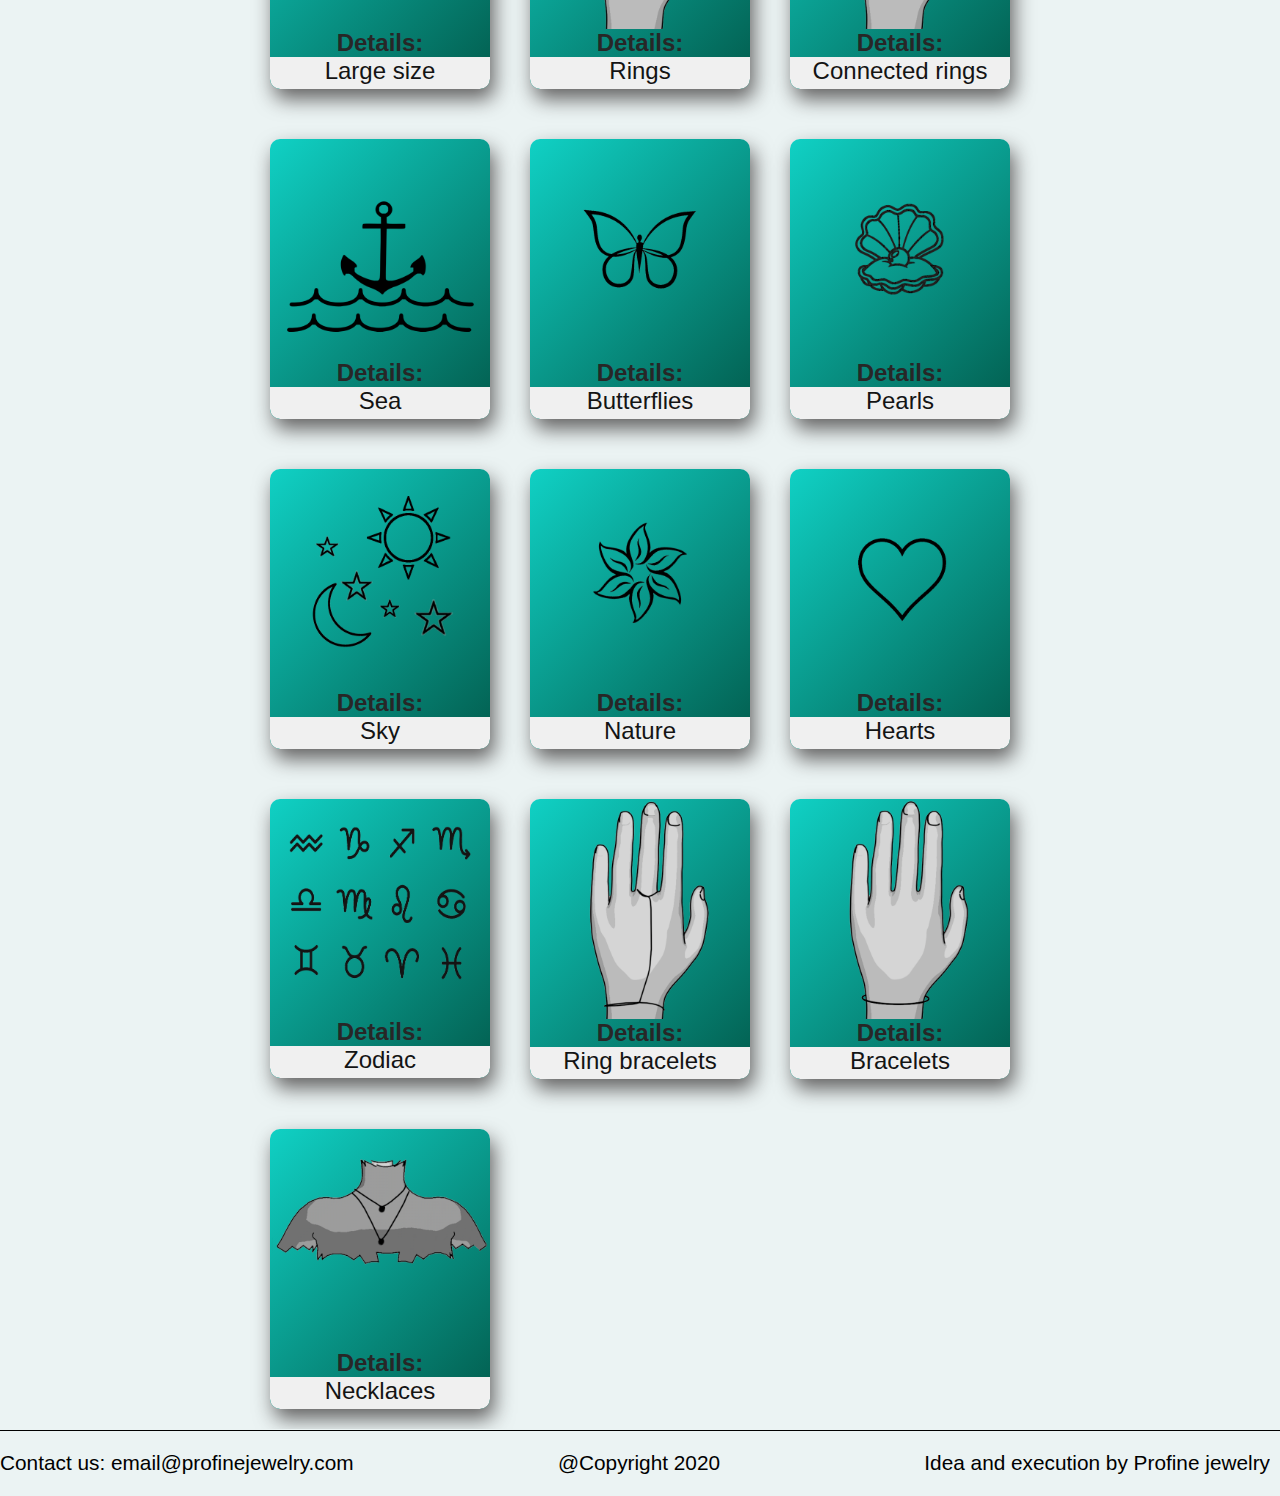
==== commit bf2b8d1f: "o" ====
--- a/index.html
+++ b/index.html
@@ -3,11 +3,13 @@
 
 <head>
   <meta charset="UTF-8">
-  <title>search</title>
   <meta name="viewport" content="width=device-width, initial-scale=1.0">
 
+  <title>Profine</title>
+  <link rel="shortcut icon" type="image/png" href="image/logo1.png">
+
   <link rel="stylesheet" href="searchpage.css">
-  <link rel="stylesheet" href="https://cdnjs.cloudflare.com/ajax/libs/font-awesome/4.7.0/css/font-awesome.min.css">
+
 
 </head>
 
@@ -15,74 +17,58 @@
 <body>
 
 
-  <a href="newindex.html" class="calltodesign">Start designing</a>
+
 
 
 
 
   <div class="doodle">
-    <img class="doodlegif" src="image/glass1.gif" alt="">
+    <img class="doodlegif" src="image/tutor.gif" alt="">
+  </div>
+
+  <div class="searchwrapper">
+    <div class="searchbar" id="searchbar">
+    </div>
+
+    <div id="results"></div>
+
+
+    <div class="button-wrapper">
+
+
+      <button id="stylebutton" class="stylebutton">Home</button>
+
+      <a href="newindex.html" class="calltodesign" id="calltodesignlink">Canvas</a>
+      <a href="promocode.html" class="promo" id="">Register Your Promo code</a>
+      <a href="giftcard.html" class="promo" id="">Gift card</a>
+
+    </div>
+
+  </div>
+
+
+  <div id="general1">
+
+
+
   </div>
 
 
 
 
 
-  <div id="general1" data-button="minimal">
-    <img src="" id="image" alt="">
-
-  </div>
 
 
 
 
-  <div class="searchwrapper">
-    <div class="searchbar">
-      <input type="text" id="search" placeholder="Categories">
-      <div>
-        <a href="#"><i class="fa fa-sort-desc" style="font-size:24px"></i></a>
-      </div>
-
-    </div>
-  </div>
-
-
-  <ul id="searchfilter">
-
-    <li role="button">All</li>
-    <li role="button">Mannequin</li>
-    <li role="button">Small </li>
-    <li role="button">Medium </li>
-    <li role="button">Large </li>
-    <li role="button">Chain</li>
-    <li role="button">Connector</li>
-    <li role="button">Circle</li>
-    <li role="button">Flower</li>
-    <li role="button">leaf</li>
-    <li role="button">Zodiac</li>
-    <li role="button">Necklace</li>
-    <li role="button">Heart</li>
-    <li role="button">Butterfly</li>
-    <li role="button">Wire</li>
-
-    <li role="button">Rings</li>
-
-    <li role="button">Bracelet</li>
-
-    <li role="button">Star</li>
-    <li role="button">Bow</li>
-    <li role="button">Earcuff</li>
-    <li role="button">Lean</li>
-    <li role="button">Hoop</li>
-    <li role="button">Nature</li>
+  <div class="contactdetails">
+    <p> Contact us: email@profinejewelry.com </p>
+    <p> @Copyright 2020</p>
+    <p> Idea and execution by Profine jewelry </p>
 
 
 
-  </ul>
-
-
-
-
+  </div>
 
 
 
--- a/searchpage.css
+++ b/searchpage.css
@@ -2,13 +2,71 @@
     margin: 0px;
     padding: 0px;
     box-sizing: border-box;
-    background-color: #f0f0f0;
-}
-
-.fa {
-
-    margin-top:-15px;
-}
+    background-color: #ebf3f3;
+    
+    width: 100%;
+}
+
+*{
+    overflow-x: hidden;
+}
+#results{
+
+    
+    font-size: 1rem;
+    margin-top: 10px;
+    font-family: 'Segoe UI', Tahoma, Geneva, Verdana, sans-serif;
+    overflow-y: hidden;
+    
+    margin-bottom: 10px;
+
+    
+}
+
+.loader{
+    position: fixed;
+    /*z-index: 99;*/
+    top: 0;
+    left: 0;
+    width: 100%;
+    height: 100%;
+    background-color: white;
+    display: flex;
+    justify-content: center;
+    align-items: center;
+    opacity: 1;
+    transition: 5s;
+    
+}
+
+.page-loaded{
+
+    opacity: 0;
+    transform: translateX(400px);
+    
+}
+
+    .contactdetails{
+    
+        border-top:1px solid black ;
+        width: 100%;
+        display: flex;
+        align-items: center;
+        justify-content: space-between;
+        font-family: 'Segoe UI', Tahoma, Geneva, Verdana, sans-serif;
+        font-size: 0.6rem;
+        color: black;
+        
+
+        
+    }
+    .contactdetails p{
+
+        margin-right: 10px;
+        text-align: center;
+    }
+
+
 
 #general1{
 
@@ -18,42 +76,52 @@
     width:100%;
   justify-content: center;  
   align-items: center;
-  grid-column-gap: 8px;
+  grid-column-gap: 11px;
   grid-row-gap: 5px;
- position: absolute;
+ /*position: absolute;*/
  /*height: 600px;*/
-    top:305px;
-    left: 0;
-  
+    margin-top: 20px;
+    margin-bottom: 1px;
 }
 
 .hidden{
 
     display: none;
-    transition: 0.8s;
-}
-
-.calltodesign{
+    transition: 0.5s;
+}
+
+.calltodesign, #stylebutton, .promo{
 
     text-decoration: none;
-    color: whitesmoke;
-    font-size: 0.8rem;
+    color: rgb(20, 20, 20);
+    font-size: 1rem;
     text-align: center;
     font-family: Arial, Helvetica, sans-serif ;
-    background-color: teal;
+    background-color: transparent;
     transition: 0.5s;
-    padding: 5px 10px 6px 10px;
-    border-radius: 10px;
-    margin-top: 15px;
-    margin-left: 10px;
-    position: absolute;
+    border: 1px solid rgb(119, 119, 119); 
+    padding: 5px 35px 6px 35px;
+    border-radius: 2px;
+    align-items: center;
+    justify-content: center;
+   
+   margin-right: 10px;
     cursor: pointer;
 
 }
+
+
+
 .calltodesign:hover{
     box-shadow: 4px 5px 10px rgb(99, 98, 98);
   }
-
+  #stylebutton:hover{
+    box-shadow: 4px 5px 10px rgb(99, 98, 98);
+  }
+
+  .promo:hover{
+    box-shadow: 4px 5px 10px rgb(99, 98, 98);
+  }
 
 img{
 
@@ -67,11 +135,15 @@
     display: flex;
     align-items: center;
     justify-content: center;
-   margin-top: 50px;
-   height: 15px;
-}
-
-
+   
+   margin-bottom: 0px;
+   margin-top: 0;
+   
+}
+
+.doodlegif{
+    width: 300px;
+}
 
 .cell{
 
@@ -83,71 +155,101 @@
     box-shadow: 1px 5px 10px rgb(99, 98, 98);
     
     margin-top: 20px;
-    transition: 0.7s;
+    transition: 0.3s;
+    align-items: center;
+    border-radius: 3px;
+    padding: 0px;
+    background-image: -webkit-linear-gradient(32deg, rgba(14,140,140,1) 0%, rgba(1,90,102,1) 100%);;
+  
+     cursor: pointer;
+
+}
+
+.cellclicked{
+    background-image:-webkit-linear-gradient(135deg, rgb(255, 255, 255) 10%, 
+    rgba(255, 255, 255, 0.578) 97%); 
+    ;
+
+}
+
+.cell:hover{
+
+    
+    box-shadow: none;
+}
+
+
+.imgforicon{
+
+    width: 140px;
+}
+
+.cellforicon{
+            
+    display: flex;
+    flex-direction: column;
+    /* border: 1px solid white;*/
+    width: 140px;
+    margin-top: 10px;
+    margin-right: 10px;
+    margin-left: 10px;
+    box-shadow: 4px 10px 20px rgb(99, 98, 98);
+   margin-bottom: 10px;
+    transition: 0.3s;
     align-items: center;
     border-radius: 10px;
-    padding: 5px;
-    background-color: teal;
-
-}
-
-.cell:hover{
-
-    
-    box-shadow: none;
-}
+    padding: 0px;
+    background-image:-webkit-linear-gradient(135deg, rgb(2, 92, 77) 0%, 
+    rgba(5, 207, 194, 0.952) 100%, rgba(4, 206, 206, 0.664) 150%); ;
+
+}
+
 
  .price{
-margin-bottom: 5px;
+margin-bottom: 0px;
 margin-top: 0px;
     text-align: center;
-    color: whitesmoke;
+    color: rgb(39, 39, 39);
     font-family: 'Segoe UI', Tahoma, Geneva, Verdana, sans-serif;
-
-}
-
-
- #search{
-
-    width: 200px;
-    font-size: 1.5rem;
-    background-color:white;
-   
-    color:black;
-    font-weight: bolder;
+    cursor: pointer;
+    width: 100%;
+    font-size: 1rem;
+   
+
+}
+
+.genarray{
     font-family: 'Segoe UI', Tahoma, Geneva, Verdana, sans-serif;
-    
-  border: none;
-    
-    /*border-radius: 25px;
-    border: 1px solid rgb(85, 85, 87);*/
-
-  
-
-
-}
-
-#search:focus {
-   
-    outline: none;
-}
+   
+    color: rgb(235, 233, 233);
+    width: 100%;
+    display: flex;
+    align-items: center;
+    justify-content: center;
+    text-align: center;
+
+    font-size: 0.8rem;
+    margin-top: 0;
+    margin-bottom: 0;
+}
+ 
 
 .searchbar{
     align-items: center;
     justify-content: center;
     display: flex;
-   background-color: white;
     /*justify-content: space-evenly;*/
-    width: 250px;
-    height: 45px;
-    position: relative;
-    border-radius: 25px;
-    
-    
-   
-
-    box-shadow: 3px 5px 10px rgb(99, 98, 98);
-}
+    text-align: center;
+    
+    font-size: 1rem;
+   
+    font-weight: normal;
+    font-family: 'Segoe UI', Tahoma, Geneva, Verdana, sans-serif;
+    margin-top: 0px;
+    
+    overflow-y: hidden;
+    
+    }
 
 .searchwrapper{
     align-items: center;
@@ -156,139 +258,130 @@
    
     /*justify-content: space-evenly;*/
     width: 100%;
-    height: 30px;
-    position: absolute;
-   
+    
+   /* position: absolute;*/
+    flex-direction: column;
+
     
     background-color:transparent;
-    top: 140px;
-
-}
-
-.fa{
-
-    color: rgb(70, 68, 68);
-}
+    
+
+}
+
+#styleindicator{
+    background-color:#f0f0f0;
+    outline: none;
+    border-radius: 0px 0px 10px 10px;
+   width: 100%;
+    color: rgb(20, 20, 20);
+    font-size: 1rem;
+    
+    display: flex;
+    align-items: center;
+    justify-content: center;
+    text-align: center;
+    margin-bottom: 0px;
+    margin-top: 0px;
+    
+    font-family: 'Segoe UI', Tahoma, Geneva, Verdana, sans-serif;
+    padding: 0 0 4px 0;
+    cursor: pointer;
+
+}
+
+
+    
+    
 
 .addtodesignBtn{
-    background-color: transparent;
-    border: 2px solid whitesmoke;
-    border-radius: 10px;
-   width: 150px;
-    color: whitesmoke;
-    font-size: 1rem;
-    
+    background-color: #ffffff;
+    outline: none;
+    border-radius: 0 0 3px 3px;
+   width:100%;
+    color: rgb(43, 43, 43);
+    font-size: 0.9rem;
+    border: 1px solid white;
+    display: flex;
+    align-items: center;
+    justify-content: center;
+    text-align: center;
     
     font-family: 'Segoe UI', Tahoma, Geneva, Verdana, sans-serif;
-
-}
-
-
-.addtodesignBtn:focus{
-
-outline: none;
-border: 2px solid rgb(16, 240, 128);
-
-}
-
-.addtodesignBtn:hover{
-
-    opacity: 70%;
-    
+    padding: 0 0 4px 0;
+    cursor: pointer;
+    margin-bottom: 0px;
+    margin-top: 0px;
+
+}
+
+.addtodesignBtnclicked{
+    background-color:rgb(70, 194, 194);
+}
+
+
+
+    
+    .button-wrapper{
+        display: flex;
+        flex-wrap: wrap;
+        width: 100%;
+        justify-content:center;
+        
+        overflow-y: hidden;
+        
     }
-
-
-    .keyword-wrapper{
-
-        width: 100%;
-        height: 30px;
-        position: absolute;
-        
-        top: 255px;
-        align-items: center;
-        justify-content: center;
-        display: flex;
-        flex-direction: column;
-       
-
+    
+    .button-wrapper >*{
+        margin-top: 5px;
+        
+        
+        
     }
-
-    .keywords{
-        width: 350px;
-        height: 40px;
-        background-color:transparent;
-        border: 1px solid black;
-        border-radius: 5px;
-        margin-top: 2px;
-        margin-bottom: 10px;
-        font-size: 1rem;
-        text-align: center;
-        align-items: center;
-        justify-content: center;
-        display: flex;
-        padding: 0px 0px 4px 0px;
-        font-family: 'Segoe UI', Tahoma, Geneva, Verdana, sans-serif;
-
-    }
-
-    .keywords-title{
-        width: 300px;
-        height: 40px;
-        background-color:transparent;
-        border: 1px solid black;
-        border-radius: 5px;
-        margin-top: 2px;
-        margin-bottom: 10px;
-        font-size: 1rem;
-        text-align: center;
-        align-items: center;
-        justify-content: center;
-        display: flex;
-        padding: 0px 0px 4px 0px;
-        font-family: 'Segoe UI', Tahoma, Geneva, Verdana, sans-serif;
-        font-weight: bolder;
-
-    }
-
-
-    #searchfilter{
-        align-items: center;
-        justify-content: center;
-        display: grid;
-        grid-template-columns:repeat(1,auto);
-       
-        /*justify-content: space-evenly;*/
-        width: 100%;
-        height: 140px;
-        position: relative;
-        list-style:none;
-        text-align: center;
-        overflow-y: scroll;
-        background-color:transparent;
-        top: 60px;
-        padding-left: 0px;
-        
-        transition: 0.6s;
-        margin-top: 50px;
-
-
-    }
-   
-    li{
-
-        
-        background-color:transparent;
-        border-bottom: 1px solid black;
-        font-size: 1.5rem;
-        text-align: center;
-        cursor: pointer;
-        margin-top: 10px;
-        width: 100%;
-        
-    }
+   
+
+    
 
 
     @media only screen and (min-width: 768px){
+
+        .genarray{
+            font-family: 'Segoe UI', Tahoma, Geneva, Verdana, sans-serif;
+            margin-top: 0px;
+            margin-bottom: 0px;
+            color: rgb(235, 233, 233);
+            width: 100%;
+            display: flex;
+            align-items: center;
+            justify-content: center;
+
+            font-size: 1.1rem;
+        }
+        .addtodesignBtn{
+            font-size: 1.1rem;
+            margin-top: 0px;
+            margin-bottom: 0px;
+        }
+
+        #styleindicator{
+            font-size: 1.5rem;
+
+        }
+        .price{
+           font-size: 1.5rem;
+           font-weight: bold;
+        }
+        #results{
+
+            
+            font-size: 1.8rem;
+            
+            margin-top: 40px;
+
+        }
+.searchbar{
+    font-size: 1.3rem;
+}
+
         #general1{
 
             display: grid;
@@ -297,25 +390,34 @@
             width:100%;
           justify-content: center;  
           align-items: center;
-          grid-column-gap: 20px;
-          grid-row-gap: 5px;
-         position: absolute;
+          grid-column-gap: 40px;
+          grid-row-gap: 10px;
+        /* position: absolute;*/
          /*height: 600px;*/
-            top:305px;
-            left: 0;
+           
           overflow-y: auto;
         }
 
         img{
 
-            width:210px;
+            width:220px;
            /* transition: 1s;*/
            
         }
-        
-        .calltodesign{
-
-   font-size: 1.5rem;
+
+        .imgforicon{
+
+            width: 220px;
+        }
+        
+        .calltodesign, #stylebutton, .promo {
+
+   font-size: 1.8rem;
+   align-items: center;
+   justify-content: center;
+   
+  
+
 
         }
         
@@ -325,60 +427,59 @@
             display: flex;
             flex-direction: column;
             /* border: 1px solid white;*/
-            width: 210px;
+            width: 220px;
              
             box-shadow: 4px 5px 10px rgb(99, 98, 98);
             
             margin-top: 20px;
             margin-bottom: 20px;
-            transition: 0.7s;
+            align-items: center;
+            
+            
+        
+        }
+        
+
+        .cellforicon{
+            
+            display: flex;
+            flex-direction: column;
+            /* border: 1px solid white;*/
+            width: 220px;
+            margin-top: 20px;
+           margin-left: 0px;
+           margin-right: 0px;
+            box-shadow: 4px 10px 20px rgb(99, 98, 98);
+           margin-bottom: 20px;
+            transition: 0.3s;
             align-items: center;
             border-radius: 10px;
-            padding: 5px;
-            background-color: teal;
-        
-        }
-        #search{
-
-            width: 300px;
-            font-size: 1.5rem;
-            background-color:white;
-           
-            color:black;
-            font-weight: bolder;
-            font-family: 'Segoe UI', Tahoma, Geneva, Verdana, sans-serif;
-            
-          border: none;
-            
-            /*border-radius: 25px;
-            border: 1px solid rgb(85, 85, 87);*/
-        
-          
-        
-        
-        }
-        
-        #search:focus {
-           
-            outline: none;
-        }
-        
-        .searchbar{
-            align-items: center;
-            justify-content: center;
+            padding: 0px;
+            
+            ;
+        
+        }
+        
+        
+        
+        .button-wrapper{
             display: flex;
-           background-color: white;
-            /*justify-content: space-evenly;*/
-            width: 350px;
-            height: 45px;
-            position: relative;
-            border-radius: 25px;
-            
-            
-           
-        
-            box-shadow: 3px 5px 10px rgb(99, 98, 98);
-        }
+            flex-wrap: wrap;
+
+            width: 100%;
+            justify-content:center;
+            
+            
+            
+        }
+        .button-wrapper >*{
+            margin-top: 17px;
+            margin-bottom: 5px;
+            
+            
+        }
+        
+       
         
         .searchwrapper{
             align-items: center;
@@ -387,113 +488,90 @@
            
             /*justify-content: space-evenly;*/
             width: 100%;
-            height: 30px;
-            position: absolute;
-           
+            
+            /*position: absolute;*/
+            flex-direction: column;
             
             background-color:transparent;
-            top: 140px;
-        
-        }
-
-
-        .keyword-wrapper{
-
-            width: 100%;
-            height: 30px;
-            position: absolute;
-            
-            top: 255px;
+            
+            margin-bottom: 30px;
+        
+        }
+
+        
+       
+
+        .doodle{
+            
+            display: flex;
             align-items: center;
             justify-content: center;
+           margin-top: 0px;
+           width: 100%;
+           
+           margin-bottom: 0px;
+
+        }
+
+        .doodlegif{
+            width: 300px;
+        }
+        
+        .contactdetails{
+    
+            border-top:1px solid black ;
+            width: 100%;
             display: flex;
-            flex-direction: column;
-           
-
-        }
-
-        .keywords{
-            width: 550px;
-            height: 40px;
-            background-color:transparent;
-            border: 1px solid black;
-            border-radius: 5px;
-            margin-top: 2px;
-            margin-bottom: 10px;
+            align-items: center;
+            justify-content: space-between;
+            font-family: 'Segoe UI', Tahoma, Geneva, Verdana, sans-serif;
+            font-size: 1.3rem;
+            color: black;
+            
+    
+            
+        }
+        .contactdetails p{
+    
+            margin-right: 10px;
+            text-align: center;
+        }
+        
+
+
+
+    }
+
+
+
+
+    @media only screen and (min-width: 1300px){
+
+        .genarray{
+            font-family: 'Segoe UI', Tahoma, Geneva, Verdana, sans-serif;
+            margin-top: 0px;
+            margin-bottom: 0px;
+
+            font-size: 1.2rem;
+        }
+        .addtodesignBtn{
+            font-size: 1.2rem;
+            margin-top: 0px;
+            margin-bottom: 0px;
+        }
+
+
+        .price{
+            font-size: 1.2rem;
+            font-weight: bold;
+         }
+
+
+         #styleindicator{
             font-size: 1rem;
-            text-align: center;
-            align-items: center;
-            justify-content: center;
-            display: flex;
-            padding: 0px 0px 4px 0px;
-            font-family: 'Segoe UI', Tahoma, Geneva, Verdana, sans-serif;
-
-        }
-
-        .keywords-title{
-            width: 350px;
-            height: 40px;
-            background-color:transparent;
-            border: 1px solid black;
-            border-radius: 5px;
-            margin-top: 2px;
-            margin-bottom: 10px;
-            font-size: 1rem;
-            text-align: center;
-            align-items: center;
-            justify-content: center;
-            display: flex;
-            padding: 0px 0px 4px 0px;
-            font-family: 'Segoe UI', Tahoma, Geneva, Verdana, sans-serif;
-
-        }
-
-        #searchfilter{
-            align-items: center;
-            justify-content: center;
-            display: grid;
-            grid-template-columns:repeat(1,auto);
-           
-            /*justify-content: space-evenly;*/
-            width: 100%;
-            height: 140px;
-            position: relative;
-            list-style:none;
-            text-align: center;
-            overflow-y: scroll;
-            background-color:transparent;
-            top: 60px;
-            padding-left: 0px;
-            
-            transition: 1s;
-            margin-top: 50px;
-    
-    
-        }
-       
-        li{
-    
-            
-            background-color:transparent;
-            border-bottom: 1px solid black;
-            font-size: 1.5rem;
-            text-align: center;
-            cursor: pointer;
-            margin-top: 10px;
-            width: 100%;
-            
-        }
-    
-
-
-
-
-    }
-
-
-
-
-    @media only screen and (min-width: 1024px){
+
+        }
+        
 
         #general1{
           
@@ -503,80 +581,45 @@
                 width:100%;
               justify-content: center;  
               align-items: center;
-              grid-column-gap: 30px;
+              grid-column-gap: 40px;
               grid-row-gap: 15px;
-             position: absolute;
+              margin-top: 20px;
+             /*position: absolute;*/
              /*height: 600px;*/
-                top:386px;
-                left: 0;
+                
               
             }
 
 
-            .keyword-wrapper{
-
-                width: 100%;
-                height: 30px;
-                position: absolute;
-                
-                top: 315px;
-                align-items: center;
-                justify-content: center;
-                display: flex;
-                flex-direction: column;
-               
-
-            }
+             
  
-            .keywords{
-                width: 550px;
-                height: 40px;
-                background-color:transparent;
-                border: 1px solid black;
-                border-radius: 5px;
-                margin-top: 2px;
-                margin-bottom: 10px;
-                font-size: 1rem;
-                text-align: center;
-                align-items: center;
-                justify-content: center;
-                display: flex;
-                padding: 0px 0px 4px 0px;
-                font-family: 'Segoe UI', Tahoma, Geneva, Verdana, sans-serif;
-
-            }
-
-            .keywords-title{
-                width: 350px;
-                height: 40px;
-                background-color:transparent;
-                border: 1px solid black;
-                border-radius: 5px;
-                margin-top: 2px;
-                margin-bottom: 10px;
-                font-size: 1rem;
-                text-align: center;
-                align-items: center;
-                justify-content: center;
-                display: flex;
-                padding: 0px 0px 4px 0px;
-                font-family: 'Segoe UI', Tahoma, Geneva, Verdana, sans-serif;
-
-            }
+            
+
+           
             
             img{
             
-                width:300px;
+                width:250px;
                 /*transition: 1s;*/
                text-align: center;
                
             }
-
+            .imgforicon{
+            
+                width:170px;
+                /*transition: 1s;*/
+               text-align: center;
+               
+            }
+            
+            
            
             
-            .calltodesign{
-
-                font-size: 1rem;
+            .calltodesign, #stylebutton, .promo{
+
+                font-size: 1.5rem;
+                
+
              
                      }
 
@@ -585,9 +628,14 @@
                 display: flex;
                 align-items: center;
                 justify-content: center;
-               margin-top: 50px;
-            }
-            
+               width: 100%;
+               
+               margin-bottom: 10px;
+
+            }
+            .doodlegif{
+                width: 600px;
+            }
             
             
             .cell{
@@ -595,15 +643,33 @@
                 display: flex;
                 flex-direction: column;
                 /* border: 1px solid white;*/
-                width: 300px;
+                width: 250px;
+                margin-top: 20px;
+                box-shadow: 4px 10px 20px rgb(99, 98, 98);
+               margin-bottom: 20px;
+                transition: 0.3s;
+                align-items: center;
+                
+
+                
+                
+            
+            }
+
+            .cellforicon{
+            
+                display: flex;
+                flex-direction: column;
+                /* border: 1px solid white;*/
+                width: 170px;
                 margin-top: 20px;
                 box-shadow: 4px 10px 20px rgb(99, 98, 98);
                margin-bottom: 20px;
                 transition: 0.3s;
                 align-items: center;
                 border-radius: 10px;
-                padding: 5px;
-                background-color: teal;
+                padding: 0px;
+                
             
             }
             
@@ -611,10 +677,13 @@
                 margin-top: -9px;
                 
                 box-shadow: 8px 10px 20px rgb(99, 98, 98);    
-                
-
-
-                      }
+                }
+
+                .cellforicon:hover{
+                    margin-top: -9px;
+                    
+                    box-shadow: 8px 10px 20px rgb(99, 98, 98);    
+                    }
             
             
             button{
@@ -626,47 +695,9 @@
             
             }
             
-             #search{
-            
-                width: 400px;
-                font-size: 1.5rem;
-                background-color:white;
-               
-                color:black;
-                font-weight: bolder;
-                font-family: 'Segoe UI', Tahoma, Geneva, Verdana, sans-serif;
-                
-              border: none;
-                
-                /*border-radius: 25px;
-                border: 1px solid rgb(85, 85, 87);*/
-            
-              
-            
-            
-            }
-            
-            #search:focus {
-               
-                outline: none;
-            }
-            
-            .searchbar{
-                align-items: center;
-                justify-content: center;
-                display: flex;
-               background-color: white;
-                /*justify-content: space-evenly;*/
-                width: 450px;
-                height: 45px;
-                position: relative;
-                border-radius: 25px;
-                
-                
-               
-            
-                box-shadow: 3px 5px 10px rgb(99, 98, 98);
-            }
+            
+            
+            
             
             .searchwrapper{
                 align-items: center;
@@ -675,58 +706,43 @@
                
                 /*justify-content: space-evenly;*/
                 width: 100%;
-                height: 30px;
-                position: absolute;
-               
+                
+                /*position: absolute;*/
+               display: flex;
+               flex-direction: column;
                 
                 background-color:transparent;
-                top: 210px;
-            
-            }
-            
-            .fa{
-            
-                color: rgb(70, 68, 68);
-            }
-            
-            
-            
-            #searchfilter{
+                
+                margin-bottom: 30px;
+            
+            }
+            
+            .searchbar{
+                font-size: 1.4rem;
+            }
+            
+            #results{
+
+               margin-top: 20px;
+                font-size: 1.5rem;
+            }
+            
+            .contactdetails{
+    
+                border-top:1px solid black ;
+                width: 100%;
+                display: flex;
+                flex-direction: row;
+                font-size: 1rem;
                 align-items: center;
                 justify-content: center;
-                display: grid;
-                grid-template-columns:repeat(1,auto);
-               
-                /*justify-content: space-evenly;*/
-                width: 100%;
-                height: 140px;
-                position: relative;
-                list-style:none;
-                text-align: center;
-                overflow-y: scroll;
-                background-color:transparent;
-                top: 140px;
-                padding-left: 0px;
-                
-                transition: 1s;
-                margin-top: 50px;
-
-
-            }
-           
-            li{
-
-                
-                background-color:transparent;
-                border-bottom: 1px solid black;
-                font-size: 1.5rem;
-                text-align: center;
-                cursor: pointer;
-                margin-top: 10px;
-                width: 100%;
-                
-            }
-            
-
+                
+                
+            }
+            .contactdetails p{
+
+                margin-right: 50px;
+            }
+            
 
     }